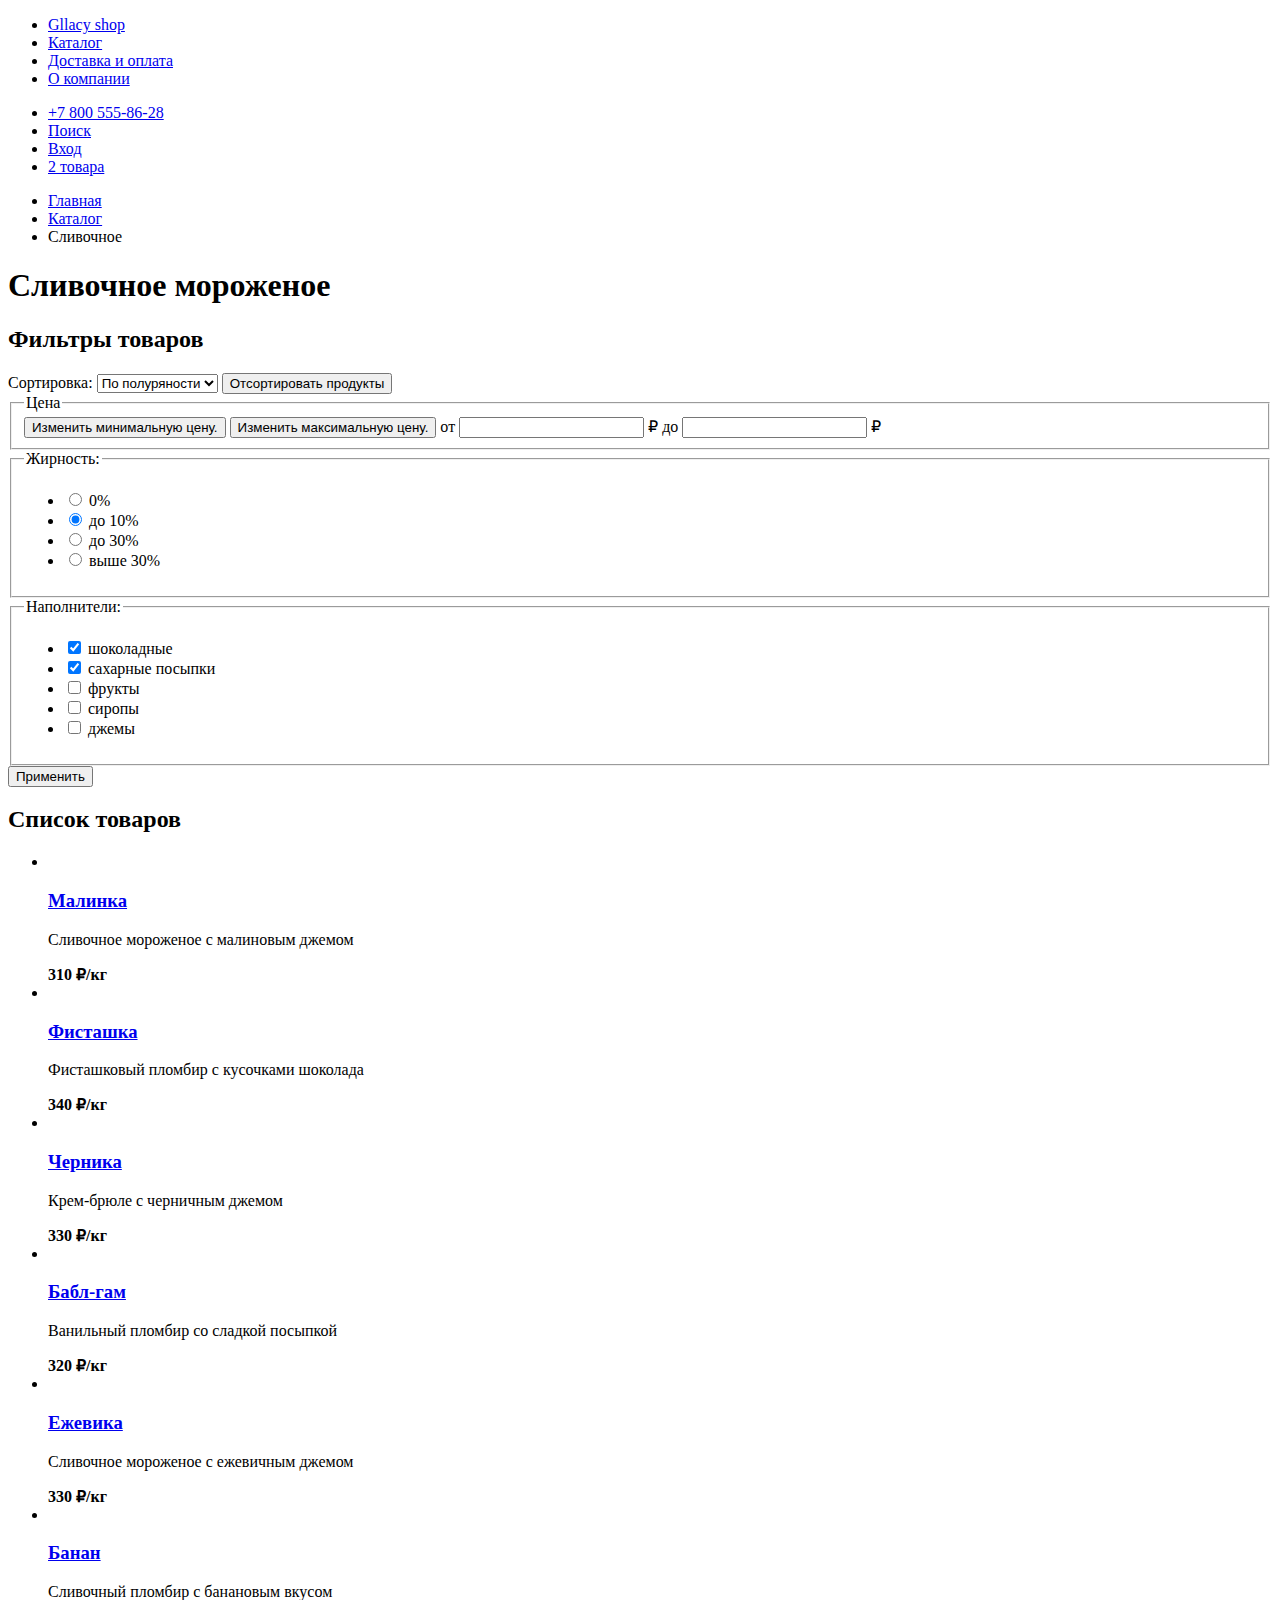
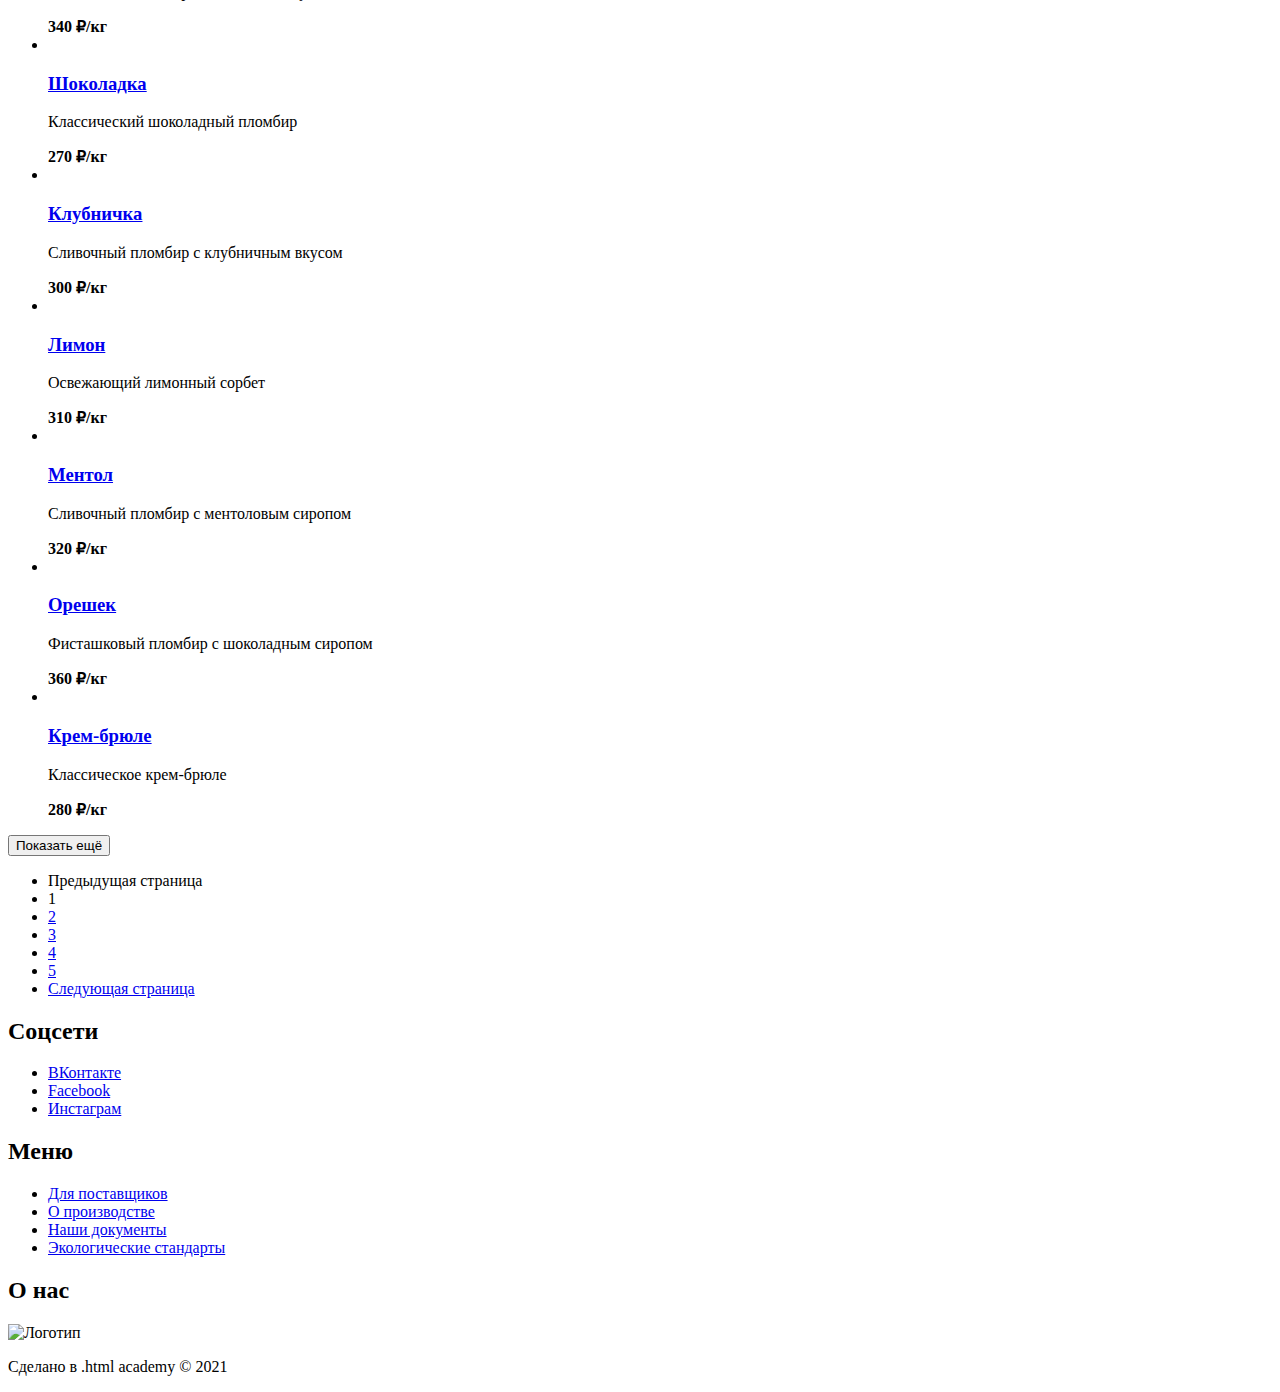
==== catalog.html @ 8331c158 "Верстка главной страницы и страницы каталога" ====
<!DOCTYPE html>
<html lang="ru">
<head>
	<meta charset="utf-8" />
	<title>Каталог</title>
</head>
<body>
<header class="page-header">
	<nav class="navigation">
		<ul class="navigation-list">
			<li class="navigation-item">
				<a class="navigation-link-main" href="gllacyshop.html">Gllacy shop</a>
			</li>
			<li class="navigation-item">
				<a class="navigation-link" href="catalog.html">Каталог</a>
			</li>
			<li class="navigation-item">
				<a class="navigation-link" href="deliverypay.html">Доставка и оплата</a>
			</li>
			<li class="navigation-item">
				<a class="navigation-link" href="about.html">О компании</a>
			</li>
		</ul>

		<ul class="navigation-list navigation-user">
			<li class="navigation-item">
				<a class="contacs-phone" href="tel:78005558628">+7 800 555-86-28</a>
			</li>
			<li class="navigation-item">
				<a class="navigation-link" href="#"><span class="visually-hidden">Поиск</span></a>
			</li>
			<li class="navigation-item">
				<a class="navigation-link" href="#">Вход</a>
			</li>
			<li class="navigation-item">
				<a class="navigation-link" href="#">2 товара</a>
			</li>
		</ul>
	</nav>
</header>
<main class="main-inner">
	<header class="inner-header">
		<ul class="breadcrumbs">
			<li class="breadcrumbs-item">
				<a class="breadcrumbs-link" href="index.html">Главная</a>
			</li>
			<li class="breadcrumbs-item">
				<a class="breadcrumbs-link" href="index.html">Каталог</a>
			</li>
			<li class="breadcrumbs-item">
				<a class="breadcrumbs-link">Сливочное</a>
			</li>
		</ul>
		<h1 class="page-name">Сливочное мороженое</h1>
	</header>
	<section class="catalog-products">
		<h2 class="visually-hidden">Фильтры товаров</h2>
		<form class="sorting-type">
			<label class="sorting-type" for="sorting">Сортировка:</label>
			<select class="select-control" id="sorting" name="sorting">
				<option value="popular">По полуряности</option>
				<option value="cheap">По цене</option>
			</select>
			<button class="visually-hidden" type="submit">Отсортировать продукты</button>
		</form>
		<form class="catalog-filter" action="https://echo.htmlacademy.ru/" method="get">
			<fieldset class="catalog-filter-group">
				<legend class="catalog-filter-title">Цена</legend>
				<button class="range-toggle toggle-min" type="button">
					<span class="visually-hidden">Изменить минимальную цену.</span>
				</button>
				<button class="range-toggle toggle-max" type="button">
					<span class="visually-hidden">Изменить максимальную цену.</span>
				</button>

				<label class="catalog-filter-label">
					от <input class="catalog-filter-input" type="number" name="min-price"> ₽
				</label>

				<label class="catalog-filter-label">
					до <input class="catalog-filter-input" type="number" name="max-price"> ₽
				</label>
			</fieldset>
			<fieldset class="catalog-filter-group">
				<legend class="catalog-filter-title">Жирность:</legend>
				<ul class="catalog-filter-list">
					<li class="catalog-filter-item">
						<label class="control">
							<input class="visually-hidden control-input" type="radio" name="product-group" value="0%">
							<span class="control-mark"></span>
							<span class="control-label">0%</span>
						</label>
					</li>
					<li class="catalog-filter-item">
						<label class="control">
							<input class="visually-hidden control-input" type="radio" name="product-group" value="0-10%" checked>
							<span class="control-mark"></span>
							<span class="control-label">до 10%</span>
						</label>
					</li>
					<li class="catalog-filter-item">
						<label class="control">
							<input class="visually-hidden control-input" type="radio" name="product-group" value="0-30%">
							<span class="control-mark"></span>
							<span class="control-label">до 30%</span>
						</label>
					</li>
					<li class="catalog-filter-item">
						<label class="control">
							<input class="visually-hidden control-input" type="radio" name="product-group" value="30%+">
							<span class="control-mark"></span>
							<span class="control-label">выше 30%</span>
						</label>
					</li>
				</ul>
			</fieldset>
			<fieldset class="catalog-filter-group">
				<legend class="catalog-filter-title">Наполнители:</legend>
				<ul class="catalog-filter-list">
					<li class="catalog-filter-item">
						<label class="control">
							<input class="visually-hidden control-input" type="checkbox" name="chocolate" checked>
							<span class="control-mark"></span>
							<span class="control-label">шоколадные</span>
						</label>
					</li>
					<li class="catalog-filter-item">
						<label class="control">
							<input class="visually-hidden control-input" type="checkbox" name="sugar" checked>
							<span class="control-mark"></span>
							<span class="control-label">сахарные посыпки</span>
						</label>
					</li>
					<li class="catalog-filter-item">
						<label class="control">
							<input class="visually-hidden control-input" type="checkbox" name="fruits">
							<span class="control-mark"></span>
							<span class="control-label">фрукты</span>
						</label>
					</li>
					<li class="catalog-filter-item">
						<label class="control">
							<input class="visually-hidden control-input" type="checkbox" name="syrops">
							<span class="control-mark"></span>
							<span class="control-label">сиропы
              </span>
						</label>
					</li>
					<li class="catalog-filter-item">
						<label class="control">
							<input class="visually-hidden control-input" type="checkbox" name="jams">
							<span class="control-mark"></span>
							<span class="control-label">джемы</span>
						</label>
					</li>
				</ul>
			</fieldset>
			<button class="button" type="submit">Применить</button>
		</form>
	</section>
	<section class="product-list">
		<h2 class="visually-hidden">Список товаров</h2>
		<ul class="product-list">
			<li class="product-card">
				<a class="product-card-link" href="product.html">
					<img class="product-card-image" src="" alt="">
					<h3 class="product-card-title">Малинка</h3>
				</a>
				<p class="product-card-description">Сливочное мороженое с малиновым джемом</p>
				<b class="product-card-price">310 ₽/кг</b>
				<a class="product-card-button button" href="#"></a>
			</li>
			<li class="product-card">
				<a class="product-card-link" href="product.html">
					<img class="product-card-image" src="" alt="">
					<h3 class="product-card-title">Фисташка</h3>
				</a>
				<p class="product-card-description">Фисташковый пломбир с кусочками шоколада</p>
				<b class="product-card-price">340 ₽/кг</b>
				<a class="product-card-button button" href="#"></a>
			</li>
			<li class="product-card">
				<a class="product-card-link" href="product.html">
					<img class="product-card-image" src="" alt="">
					<h3 class="product-card-title">Черника</h3>
				</a>
				<p class="product-card-description">Крем-брюле с черничным джемом</p>
				<b class="product-card-price">330 ₽/кг</b>
				<a class="product-card-button button" href="#"></a>
			</li>
			<li class="product-card">
				<a class="product-card-link" href="product.html">
					<img class="product-card-image" src="" alt="">
					<h3 class="product-card-title">Бабл-гам</h3>
				</a>
				<p class="product-card-description">Ванильный пломбир со сладкой посыпкой</p>
				<b class="product-card-price">320 ₽/кг</b>
				<a class="product-card-button button" href="#"></a>
			</li>
			<li class="product-card">
				<a class="product-card-link" href="product.html">
					<img class="product-card-image" src="" alt="">
					<h3 class="product-card-title">Ежевика</h3>
				</a>
				<p class="product-card-description">Сливочное мороженое с ежевичным джемом</p>
				<b class="product-card-price">330 ₽/кг</b>
				<a class="product-card-button button" href="#"></a>
			</li>
			<li class="product-card">
				<a class="product-card-link" href="product.html">
					<img class="product-card-image" src="" alt="">
					<h3 class="product-card-title">Банан</h3>
				</a>
				<p class="product-card-description">Сливочный пломбир с банановым вкусом</p>
				<b class="product-card-price">340 ₽/кг</b>
				<a class="product-card-button button" href="#"></a>
			</li>
			<li class="product-card">
				<a class="product-card-link" href="product.html">
					<img class="product-card-image" src="" alt="">
					<h3 class="product-card-title">Шоколадка</h3>
				</a>
				<p class="product-card-description">Классический шоколадный пломбир</p>
				<b class="product-card-price">270 ₽/кг</b>
				<a class="product-card-button button" href="#"></a>
			</li>
			<li class="product-card">
				<a class="product-card-link" href="product.html">
					<img class="product-card-image" src="" alt="">
					<h3 class="product-card-title">Клубничка</h3>
				</a>
				<p class="product-card-description">Сливочный пломбир с клубничным вкусом</p>
				<b class="product-card-price">300 ₽/кг</b>
				<a class="product-card-button button" href="#"></a>
			</li>
			<li class="product-card">
				<a class="product-card-link" href="product.html">
					<img class="product-card-image" src="" alt="">
					<h3 class="product-card-title">Лимон</h3>
				</a>
				<p class="product-card-description">Освежающий лимонный сорбет</p>
				<b class="product-card-price">310 ₽/кг</b>
				<a class="product-card-button button" href="#"></a>
			</li>
			<li class="product-card">
				<a class="product-card-link" href="product.html">
					<img class="product-card-image" src="" alt="">
					<h3 class="product-card-title">Ментол</h3>
				</a>
				<p class="product-card-description">Сливочный пломбир с ментоловым сиропом</p>
				<b class="product-card-price">320 ₽/кг</b>
				<a class="product-card-button button" href="#"></a>
			</li>
			<li class="product-card">
				<a class="product-card-link" href="product.html">
					<img class="product-card-image" src="" alt="">
					<h3 class="product-card-title">Орешек</h3>
				</a>
				<p class="product-card-description">Фисташковый пломбир с шоколадным сиропом</p>
				<b class="product-card-price">360 ₽/кг</b>
				<a class="product-card-button button" href="#"></a>
			</li>
			<li class="product-card">
				<a class="product-card-link" href="product.html">
					<img class="product-card-image" src="" alt="">
					<h3 class="product-card-title">Крем-брюле</h3>
				</a>
				<p class="product-card-description">Классическое крем-брюле </p>
				<b class="product-card-price">280 ₽/кг</b>
				<a class="product-card-button button" href="#"></a>
			</li>
		</ul>
		<button class="button pagination-show-more" type="button">Показать ещё</button>
		<ul class="pagination">
			<li class="pagination-item">
				<a class="pagination-link pagination-prev pagination-disabled">
					<span class="visually-hidden">Предыдущая страница</span>
				</a>
			</li>
			<li class="pagination-item">
				<a class="pagination-link pagination-current">1</a>
			</li>
			<li class="pagination-item">
				<a class="pagination-link" href="#">2</a>
			</li>
			<li class="pagination-item">
				<a class="pagination-link" href="#">3</a>
			</li>
			<li class="pagination-item">
				<a class="pagination-link" href="#">4</a>
			</li>
			<li class="pagination-item">
				<a class="pagination-link" href="#">5</a>
			</li>
			<li class="pagination-item">
				<a class="pagination-link pagination-next" href="#">
					<span class="visually-hidden">Следующая страница</span>
				</a>
			</li>
		</ul>
	</section>
</main>
<footer class="page-footer">
	<section class="footer-social">
		<h2 class="visially-hidden">Соцсети</h2>
		<ul class="footer-social-list">
			<li class="footer-social-item">
				<a class="button" href="#">
					<span class="visually-hidden">ВКонтакте</span>
				</a>
			</li>
			<li class="footer-social-item">
				<a class="button" href="#">
					<span class="visually-hidden">Facebook</span>
				</a>
			</li>
			<li class="footer-social-item">
				<a class="button" href="#">
					<span class="visually-hidden">Инстаграм</span>
				</a>
			</li>
		</ul>
	</section>
	<section class="footer-menu">
		<h2 class="visially-hidden">Меню</h2>
		<ul class="footer-menu-list">
			<li class="footer-menu-item">
				<a class="footer-menu-link" href="#">Для поставщиков</a>
			</li>
			<li class="footer-menu-item">
				<a class="footer-menu-link" href="#">О производстве</a>
			</li>
			<li class="footer-menu-item">
				<a class="footer-menu-link" href="#">Наши документы</a>
			</li>
			<li class="footer-menu-item">
				<a class="footer-menu-link" href="#">Экологические стандарты</a>
			</li>
		</ul>
	</section>
	<section class="about">
		<h2 class="visially-hidden">О нас</h2>
		<img class="about-logo" src="image.svg" alt="Логотип">
		<p class="about-text">Сделано в .html academy © 2021</p>
	</section>
</footer>
</body>
</html>
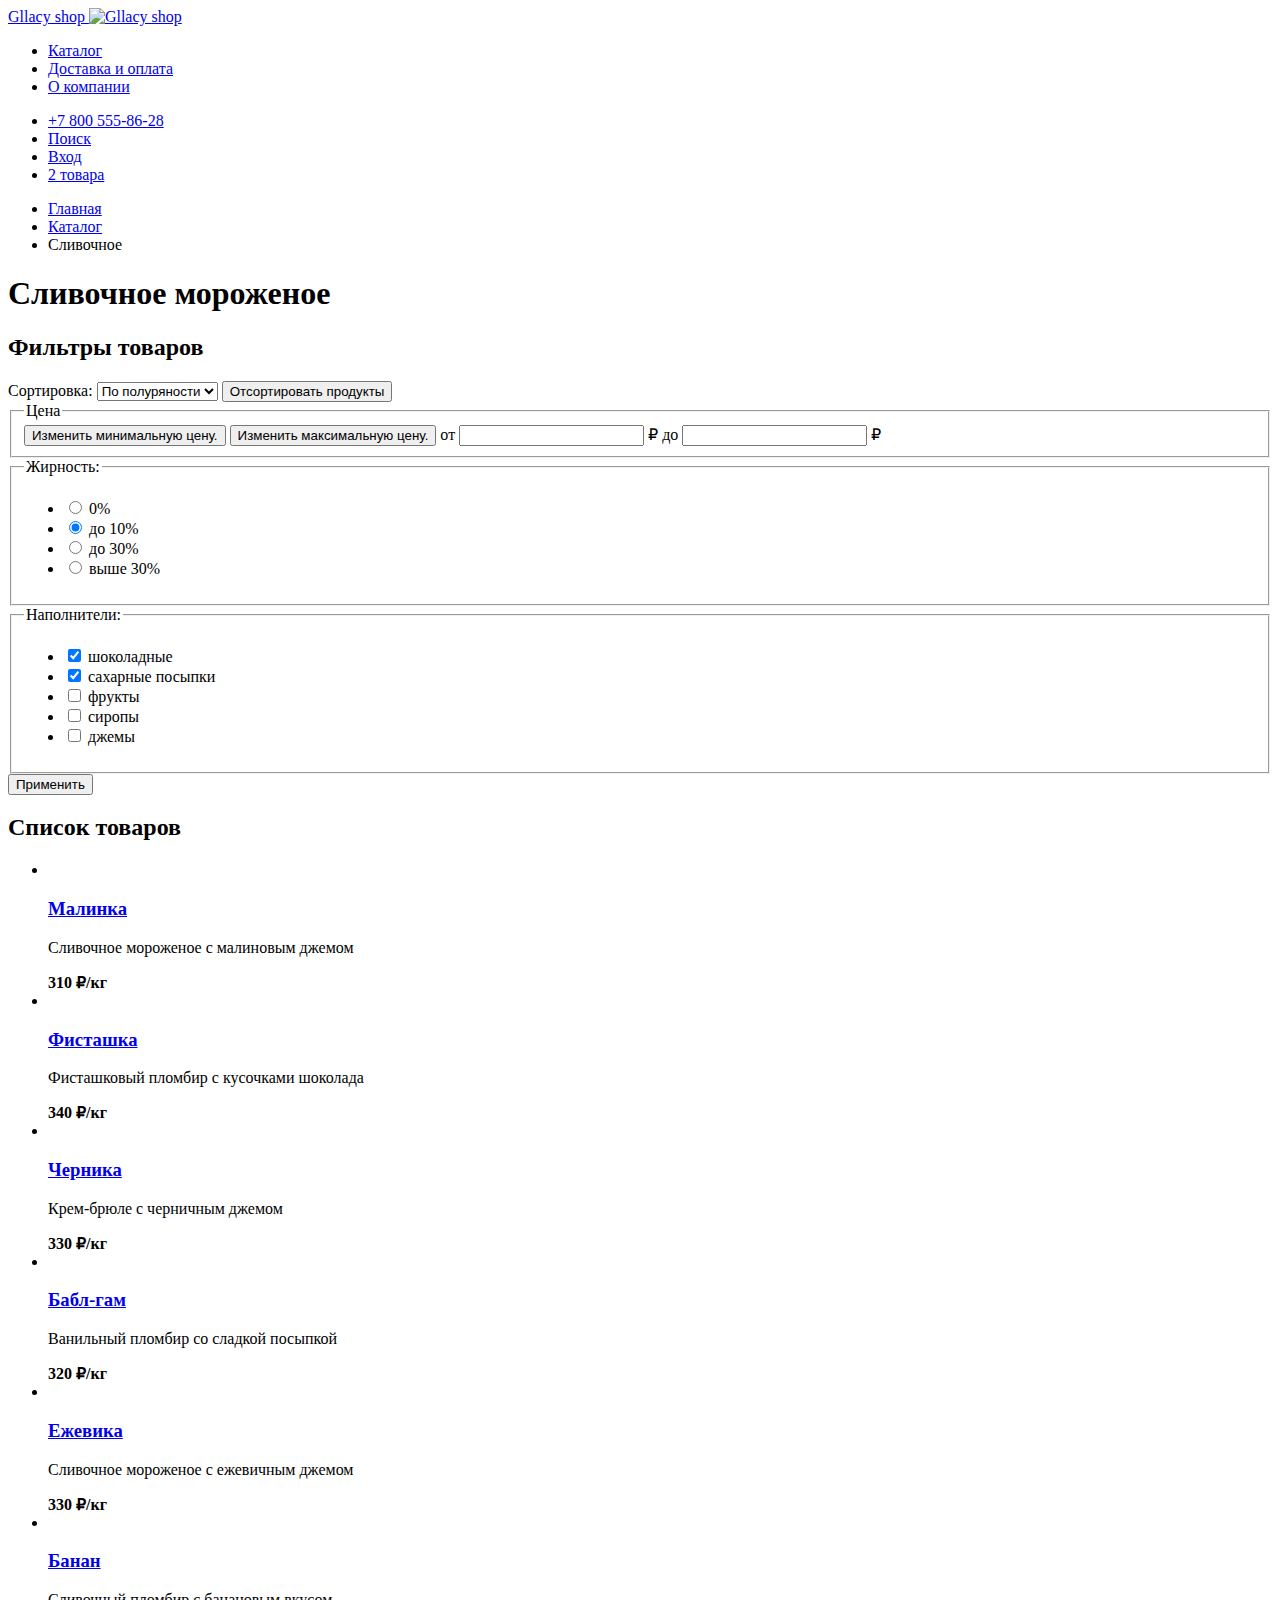
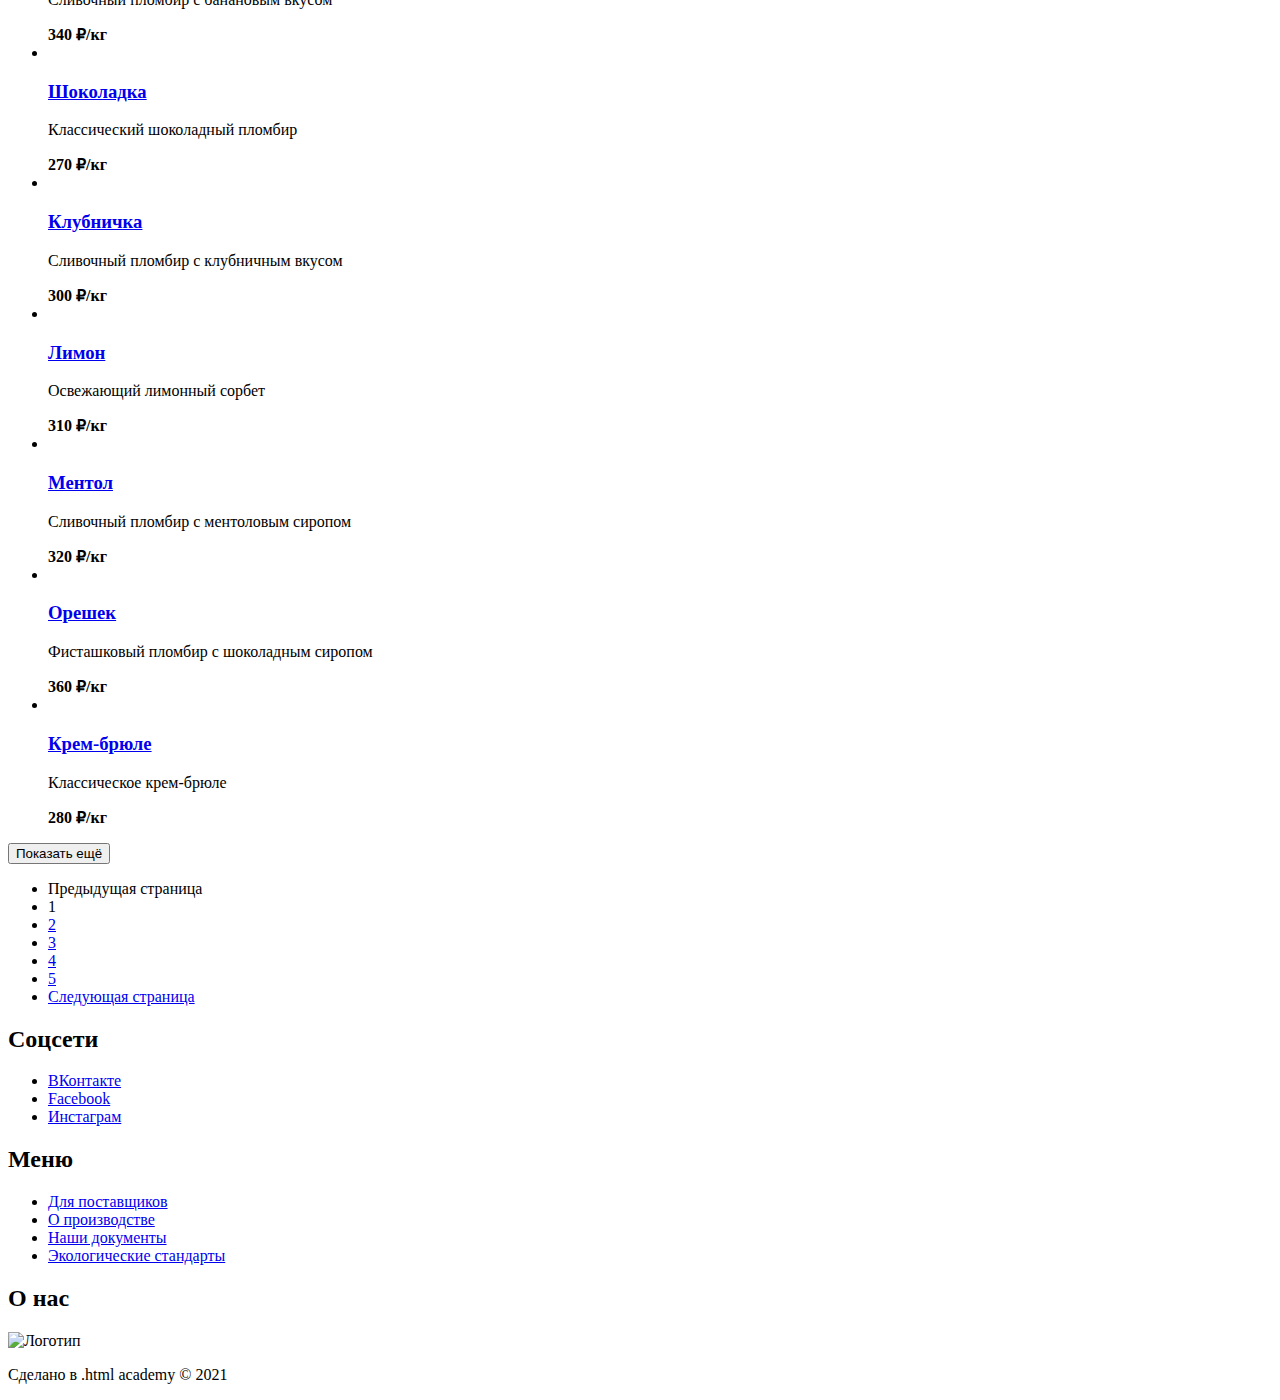
==== commit 4e875e9b: "First commit" ====
--- a/catalog.html
+++ b/catalog.html
@@ -7,10 +7,10 @@
 <body>
 <header class="page-header">
 	<nav class="navigation">
+		<a class="main-index" href="index.html">Gllacy shop
+			<img src="#" alt="Gllacy shop">
+		</a>
 		<ul class="navigation-list">
-			<li class="navigation-item">
-				<a class="navigation-link-main" href="gllacyshop.html">Gllacy shop</a>
-			</li>
 			<li class="navigation-item">
 				<a class="navigation-link" href="catalog.html">Каталог</a>
 			</li>
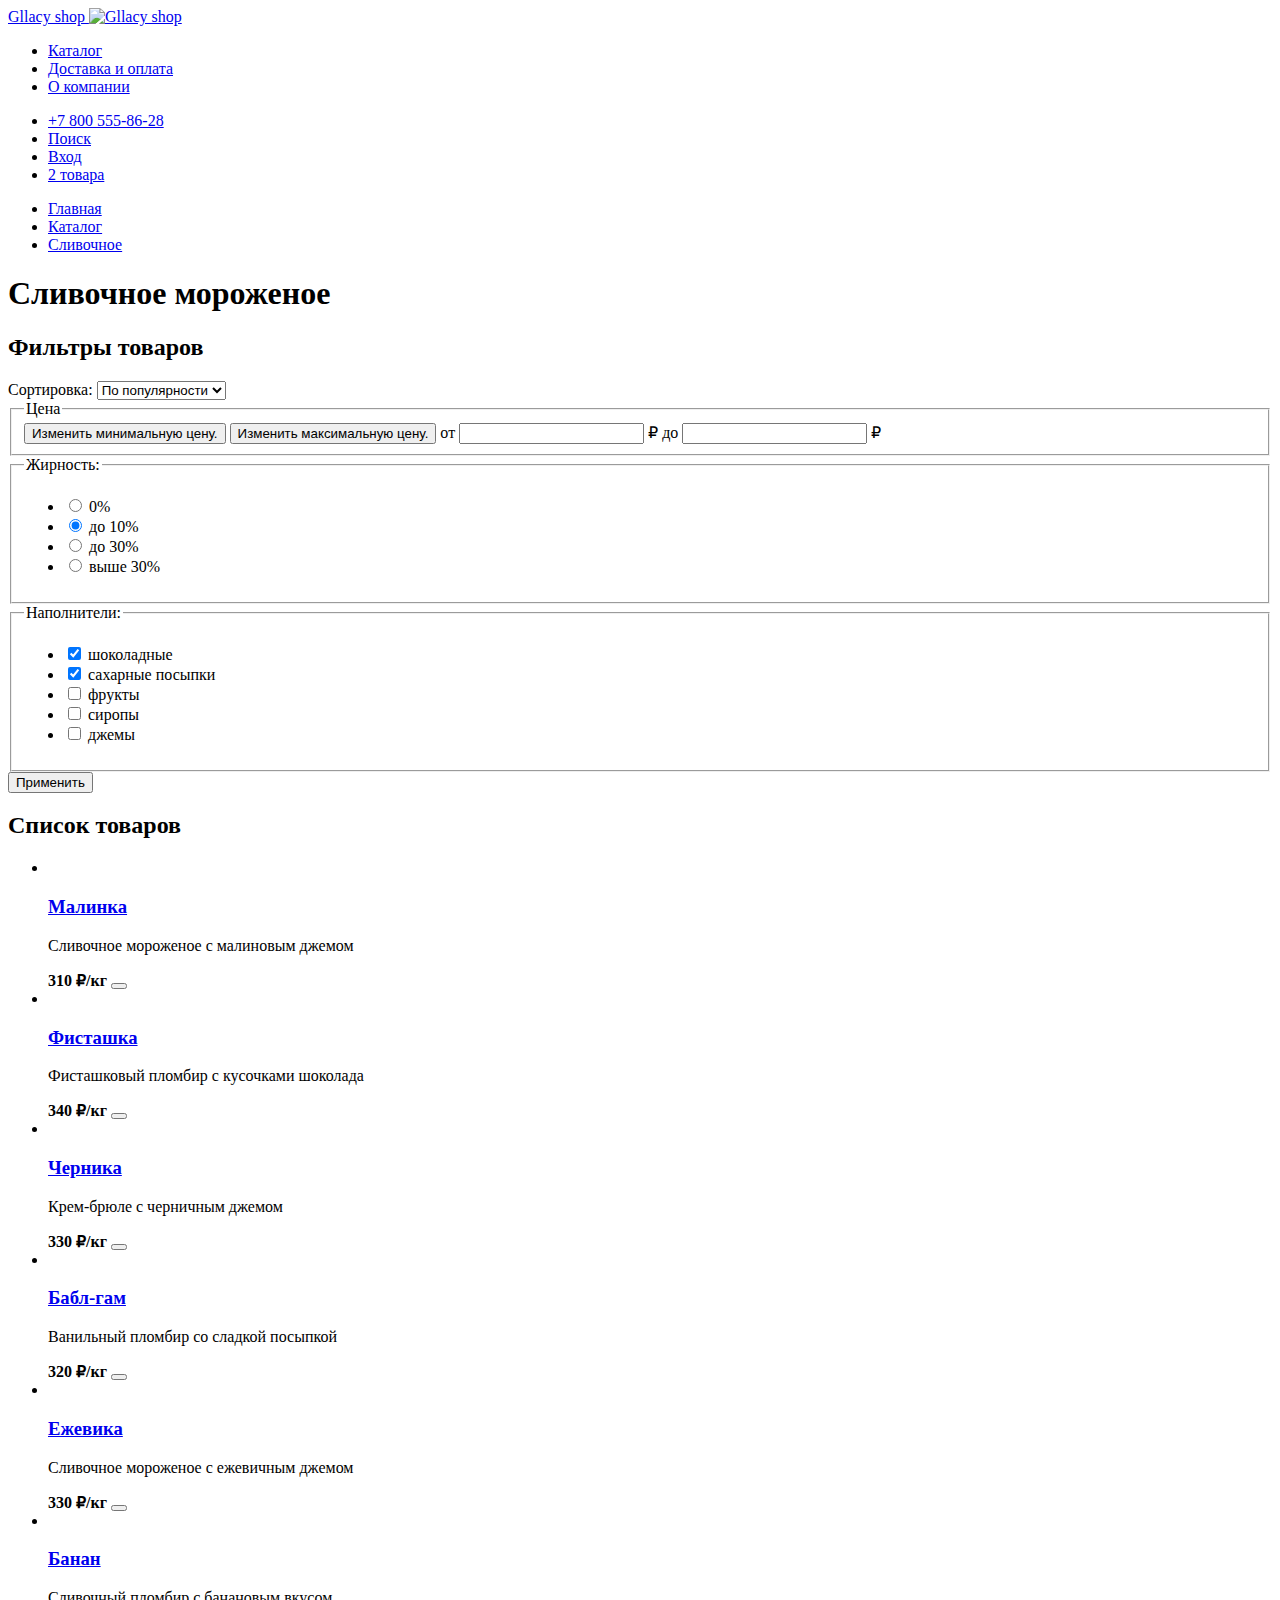
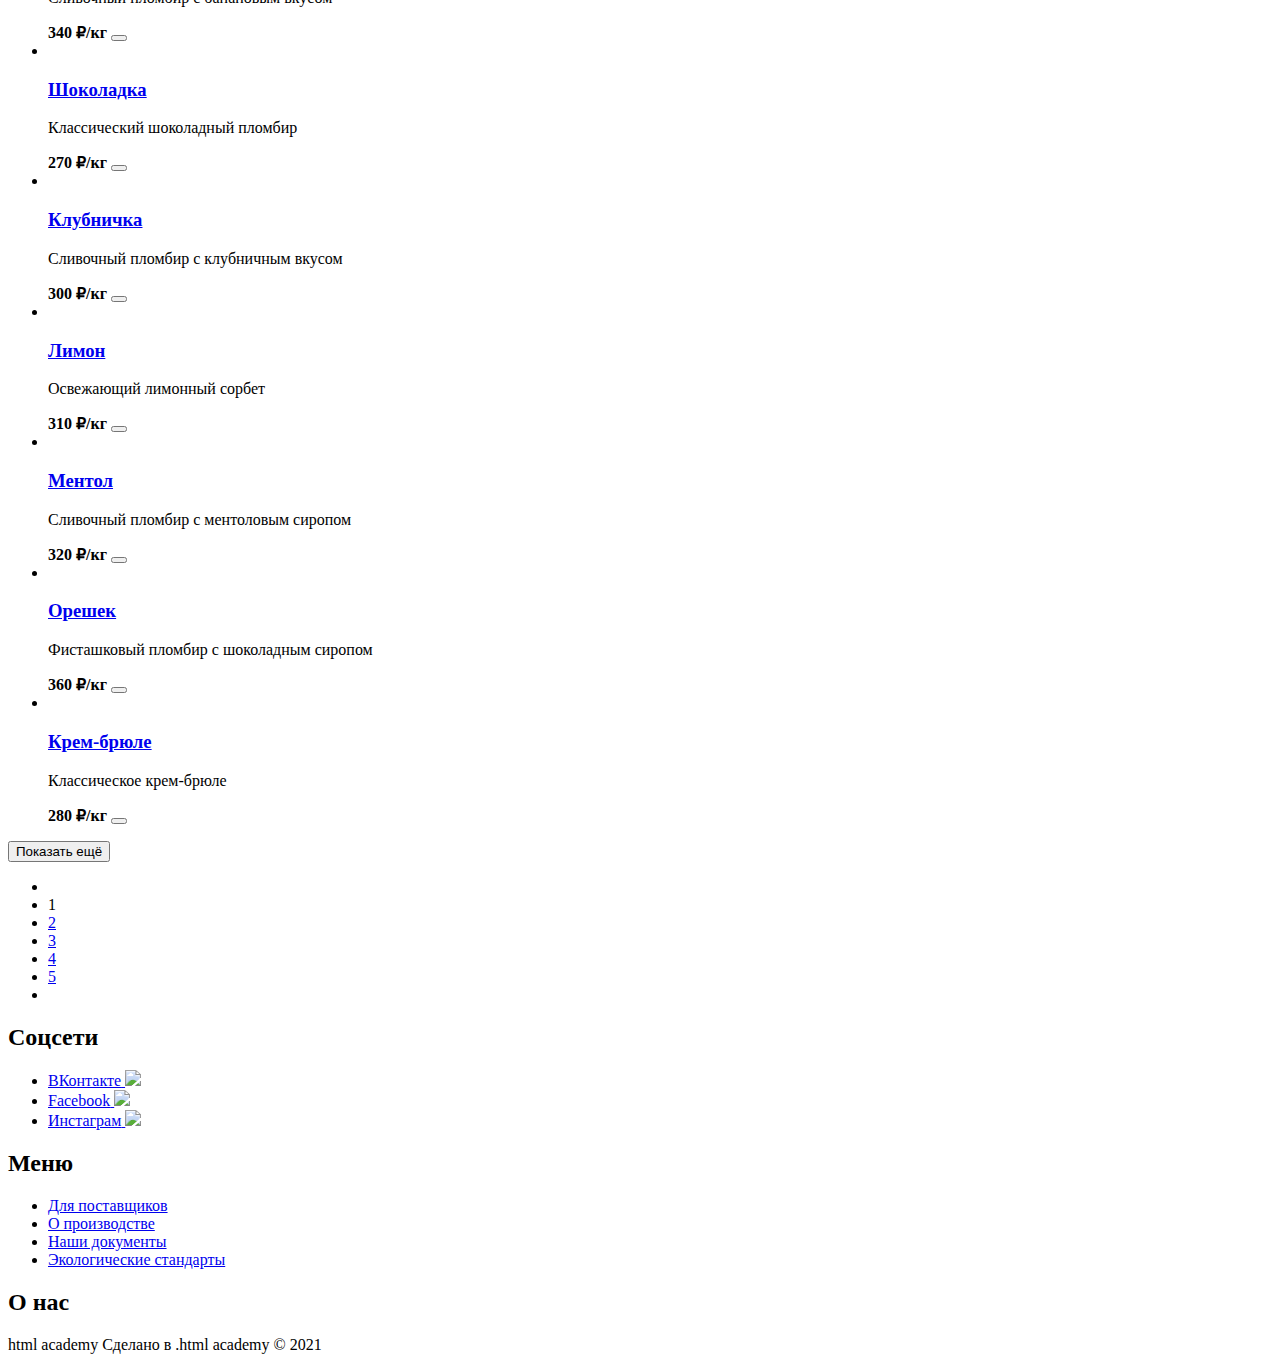
==== commit 39ed1ce0: "First commit" ====
--- a/catalog.html
+++ b/catalog.html
@@ -12,7 +12,7 @@
 		</a>
 		<ul class="navigation-list">
 			<li class="navigation-item">
-				<a class="navigation-link" href="catalog.html">Каталог</a>
+				<a class="navigation-link-active" href="catalog.html">Каталог</a>
 			</li>
 			<li class="navigation-item">
 				<a class="navigation-link" href="deliverypay.html">Доставка и оплата</a>
@@ -39,31 +39,26 @@
 	</nav>
 </header>
 <main class="main-inner">
-	<header class="inner-header">
 		<ul class="breadcrumbs">
 			<li class="breadcrumbs-item">
 				<a class="breadcrumbs-link" href="index.html">Главная</a>
 			</li>
 			<li class="breadcrumbs-item">
-				<a class="breadcrumbs-link" href="index.html">Каталог</a>
+				<a class="breadcrumbs-link" href="catalog.html">Каталог</a>
 			</li>
 			<li class="breadcrumbs-item">
-				<a class="breadcrumbs-link">Сливочное</a>
+				<a class="breadcrumbs-link" href="#">Сливочное</a>
 			</li>
 		</ul>
 		<h1 class="page-name">Сливочное мороженое</h1>
-	</header>
 	<section class="catalog-products">
 		<h2 class="visually-hidden">Фильтры товаров</h2>
-		<form class="sorting-type">
+		<form class="catalog-filter" action="https://echo.htmlacademy.ru/" method="get"></form>
 			<label class="sorting-type" for="sorting">Сортировка:</label>
 			<select class="select-control" id="sorting" name="sorting">
-				<option value="popular">По полуряности</option>
+				<option value="popular">По популярности</option>
 				<option value="cheap">По цене</option>
 			</select>
-			<button class="visually-hidden" type="submit">Отсортировать продукты</button>
-		</form>
-		<form class="catalog-filter" action="https://echo.htmlacademy.ru/" method="get">
 			<fieldset class="catalog-filter-group">
 				<legend class="catalog-filter-title">Цена</legend>
 				<button class="range-toggle toggle-min" type="button">
@@ -72,11 +67,9 @@
 				<button class="range-toggle toggle-max" type="button">
 					<span class="visually-hidden">Изменить максимальную цену.</span>
 				</button>
-
 				<label class="catalog-filter-label">
 					от <input class="catalog-filter-input" type="number" name="min-price"> ₽
 				</label>
-
 				<label class="catalog-filter-label">
 					до <input class="catalog-filter-input" type="number" name="max-price"> ₽
 				</label>
@@ -87,7 +80,6 @@
 					<li class="catalog-filter-item">
 						<label class="control">
 							<input class="visually-hidden control-input" type="radio" name="product-group" value="0%">
-							<span class="control-mark"></span>
 							<span class="control-label">0%</span>
 						</label>
 					</li>
@@ -168,7 +160,7 @@
 				</a>
 				<p class="product-card-description">Сливочное мороженое с малиновым джемом</p>
 				<b class="product-card-price">310 ₽/кг</b>
-				<a class="product-card-button button" href="#"></a>
+				<button class="product-card-button"></button>
 			</li>
 			<li class="product-card">
 				<a class="product-card-link" href="product.html">
@@ -177,7 +169,7 @@
 				</a>
 				<p class="product-card-description">Фисташковый пломбир с кусочками шоколада</p>
 				<b class="product-card-price">340 ₽/кг</b>
-				<a class="product-card-button button" href="#"></a>
+				<button class="product-card-button"></button>
 			</li>
 			<li class="product-card">
 				<a class="product-card-link" href="product.html">
@@ -186,7 +178,7 @@
 				</a>
 				<p class="product-card-description">Крем-брюле с черничным джемом</p>
 				<b class="product-card-price">330 ₽/кг</b>
-				<a class="product-card-button button" href="#"></a>
+				<button class="product-card-button"></button>
 			</li>
 			<li class="product-card">
 				<a class="product-card-link" href="product.html">
@@ -195,7 +187,7 @@
 				</a>
 				<p class="product-card-description">Ванильный пломбир со сладкой посыпкой</p>
 				<b class="product-card-price">320 ₽/кг</b>
-				<a class="product-card-button button" href="#"></a>
+				<button class="product-card-button"></button>
 			</li>
 			<li class="product-card">
 				<a class="product-card-link" href="product.html">
@@ -204,7 +196,7 @@
 				</a>
 				<p class="product-card-description">Сливочное мороженое с ежевичным джемом</p>
 				<b class="product-card-price">330 ₽/кг</b>
-				<a class="product-card-button button" href="#"></a>
+				<button class="product-card-button"></button>
 			</li>
 			<li class="product-card">
 				<a class="product-card-link" href="product.html">
@@ -213,7 +205,7 @@
 				</a>
 				<p class="product-card-description">Сливочный пломбир с банановым вкусом</p>
 				<b class="product-card-price">340 ₽/кг</b>
-				<a class="product-card-button button" href="#"></a>
+				<button class="product-card-button"></button>
 			</li>
 			<li class="product-card">
 				<a class="product-card-link" href="product.html">
@@ -222,7 +214,7 @@
 				</a>
 				<p class="product-card-description">Классический шоколадный пломбир</p>
 				<b class="product-card-price">270 ₽/кг</b>
-				<a class="product-card-button button" href="#"></a>
+				<button class="product-card-button"></button>
 			</li>
 			<li class="product-card">
 				<a class="product-card-link" href="product.html">
@@ -231,7 +223,7 @@
 				</a>
 				<p class="product-card-description">Сливочный пломбир с клубничным вкусом</p>
 				<b class="product-card-price">300 ₽/кг</b>
-				<a class="product-card-button button" href="#"></a>
+				<button class="product-card-button"></button>
 			</li>
 			<li class="product-card">
 				<a class="product-card-link" href="product.html">
@@ -240,7 +232,7 @@
 				</a>
 				<p class="product-card-description">Освежающий лимонный сорбет</p>
 				<b class="product-card-price">310 ₽/кг</b>
-				<a class="product-card-button button" href="#"></a>
+				<button class="product-card-button"></button>
 			</li>
 			<li class="product-card">
 				<a class="product-card-link" href="product.html">
@@ -249,7 +241,7 @@
 				</a>
 				<p class="product-card-description">Сливочный пломбир с ментоловым сиропом</p>
 				<b class="product-card-price">320 ₽/кг</b>
-				<a class="product-card-button button" href="#"></a>
+				<button class="product-card-button"></button>
 			</li>
 			<li class="product-card">
 				<a class="product-card-link" href="product.html">
@@ -258,7 +250,7 @@
 				</a>
 				<p class="product-card-description">Фисташковый пломбир с шоколадным сиропом</p>
 				<b class="product-card-price">360 ₽/кг</b>
-				<a class="product-card-button button" href="#"></a>
+				<button class="product-card-button"></button>
 			</li>
 			<li class="product-card">
 				<a class="product-card-link" href="product.html">
@@ -267,15 +259,13 @@
 				</a>
 				<p class="product-card-description">Классическое крем-брюле </p>
 				<b class="product-card-price">280 ₽/кг</b>
-				<a class="product-card-button button" href="#"></a>
-			</li>
-		</ul>
-		<button class="button pagination-show-more" type="button">Показать ещё</button>
+				<button class="product-card-button"></button>
+			</li>
+		</ul>
+		<button class="button pagination-show-more">Показать ещё</button>
 		<ul class="pagination">
 			<li class="pagination-item">
-				<a class="pagination-link pagination-prev pagination-disabled">
-					<span class="visually-hidden">Предыдущая страница</span>
-				</a>
+				<a class="pagination-link pagination-prev pagination-disabled" aria-label="Предыдущая страница"></a>
 			</li>
 			<li class="pagination-item">
 				<a class="pagination-link pagination-current">1</a>
@@ -293,9 +283,7 @@
 				<a class="pagination-link" href="#">5</a>
 			</li>
 			<li class="pagination-item">
-				<a class="pagination-link pagination-next" href="#">
-					<span class="visually-hidden">Следующая страница</span>
-				</a>
+				<a class="pagination-link pagination-next" href="#" aria-label="Следующая страница"></a>
 			</li>
 		</ul>
 	</section>
@@ -307,16 +295,19 @@
 			<li class="footer-social-item">
 				<a class="button" href="#">
 					<span class="visually-hidden">ВКонтакте</span>
+					<img class="social-image" src="vk.svg">
 				</a>
 			</li>
 			<li class="footer-social-item">
 				<a class="button" href="#">
 					<span class="visually-hidden">Facebook</span>
+					<img class="social-image" src="fcbk.svg">
 				</a>
 			</li>
 			<li class="footer-social-item">
 				<a class="button" href="#">
 					<span class="visually-hidden">Инстаграм</span>
+					<img class="social-image" src="inst.svg">
 				</a>
 			</li>
 		</ul>
@@ -340,8 +331,8 @@
 	</section>
 	<section class="about">
 		<h2 class="visially-hidden">О нас</h2>
-		<img class="about-logo" src="image.svg" alt="Логотип">
-		<p class="about-text">Сделано в .html academy © 2021</p>
+		<a class="about-logo" src="image.svg" alt="Логотип">html academy</a>
+		<a class="about-text">Сделано в .html academy © 2021</a>
 	</section>
 </footer>
 </body>
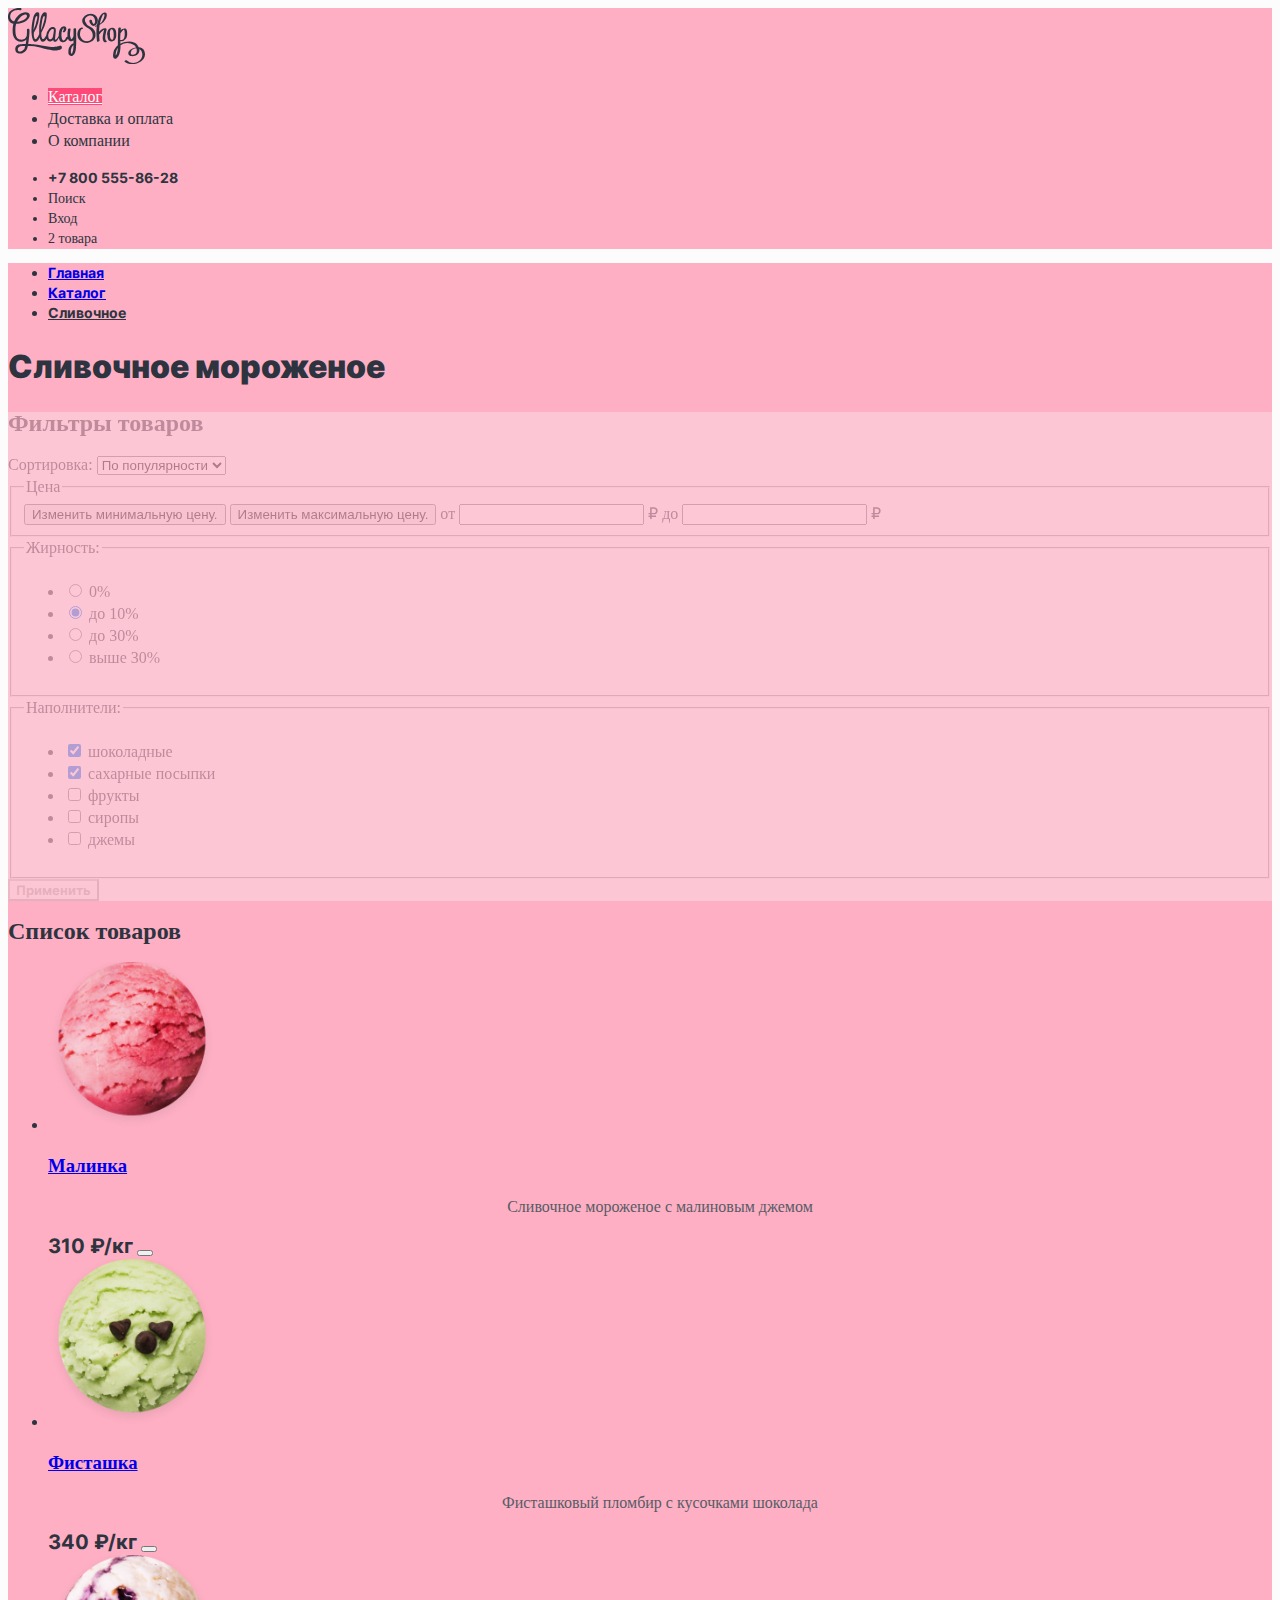
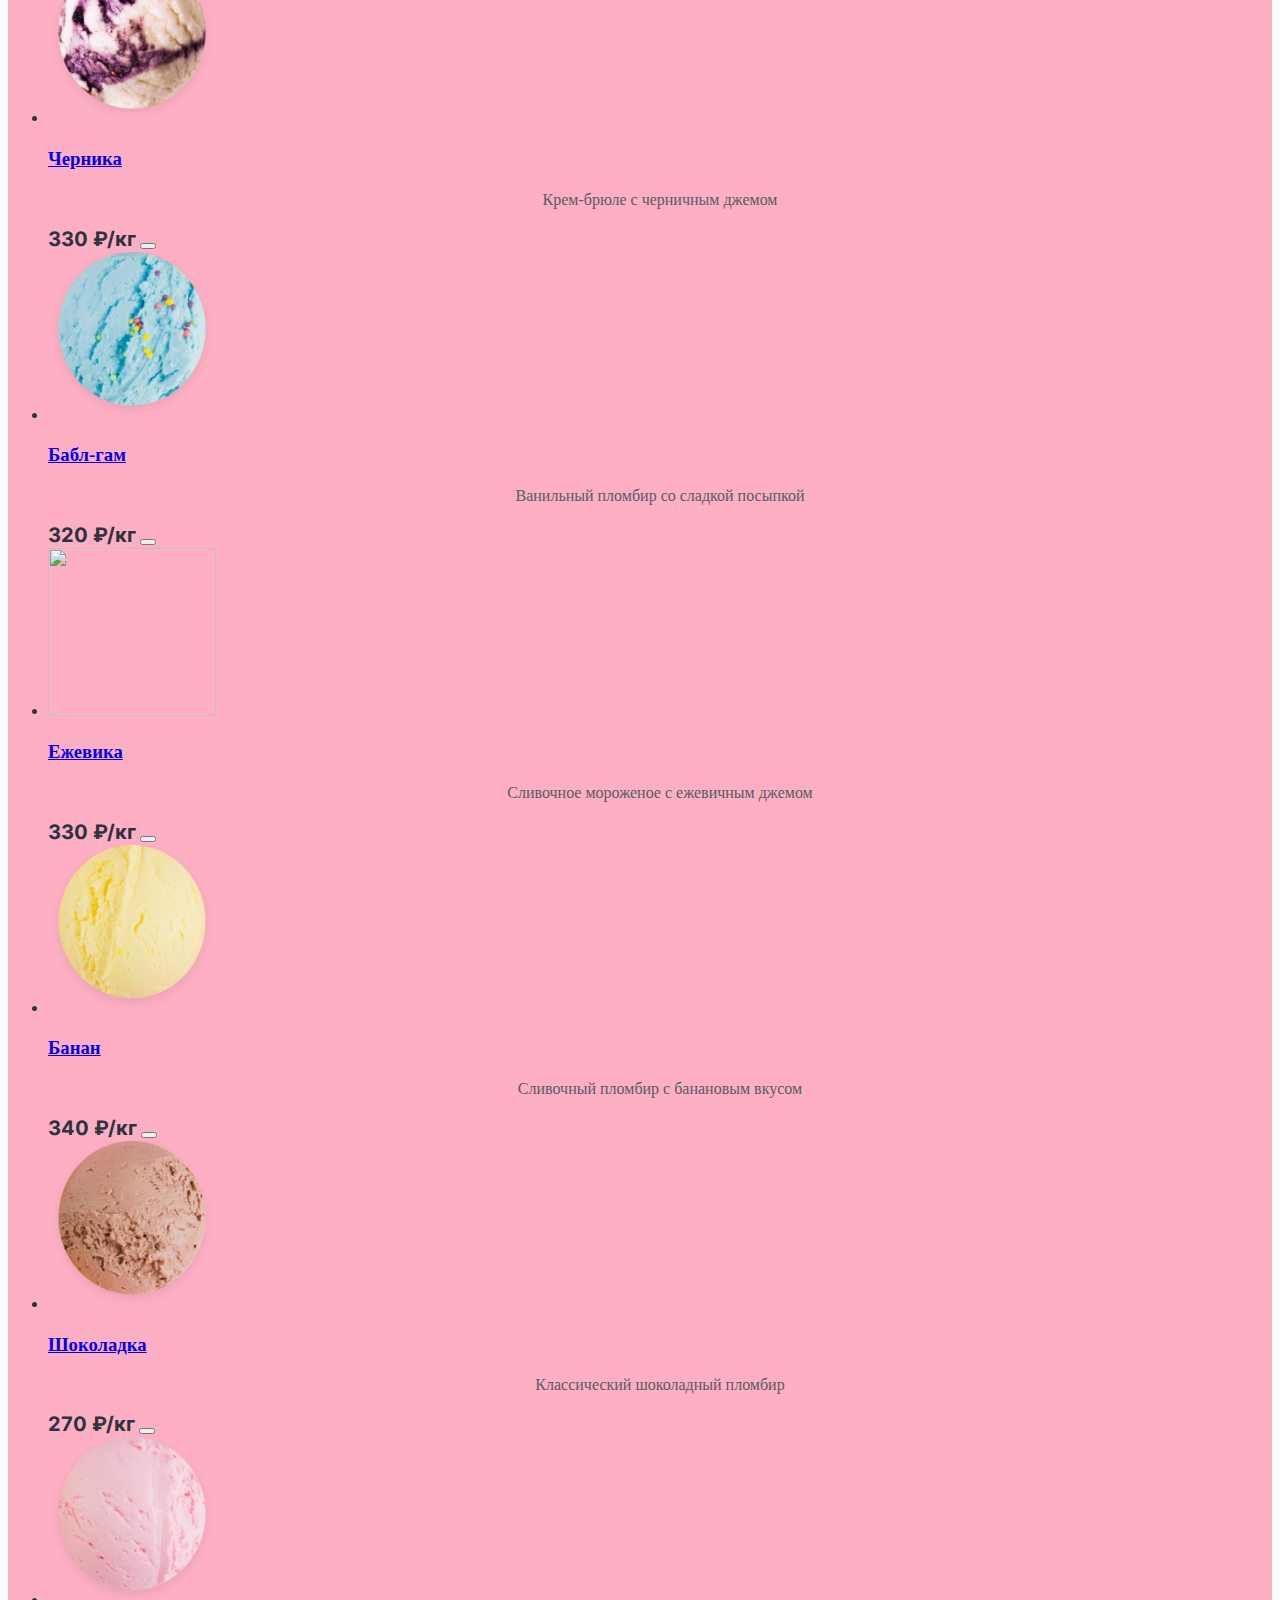
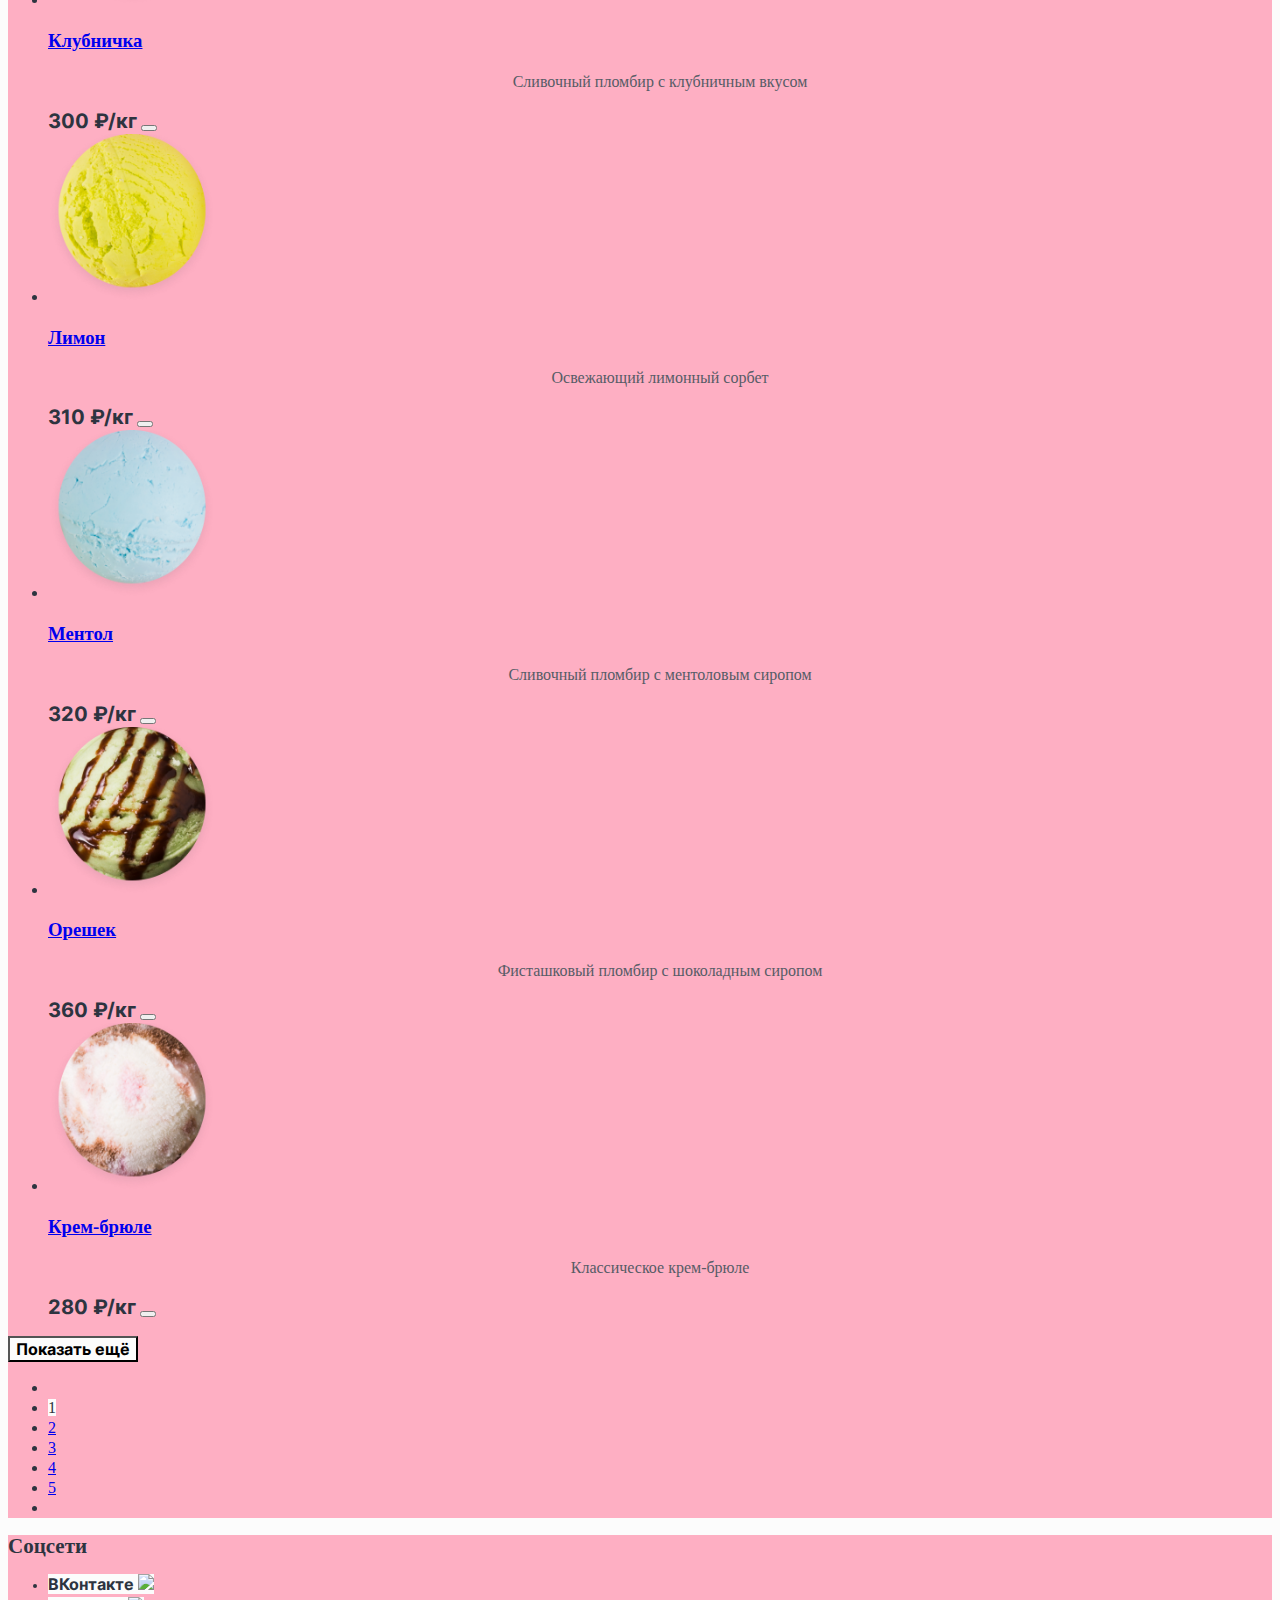
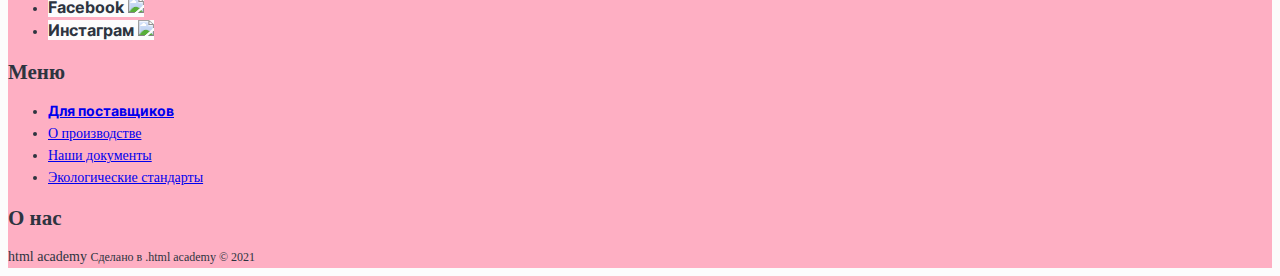
==== commit efc8152d: "Second commit" ====
--- a/catalog.html
+++ b/catalog.html
@@ -3,13 +3,13 @@
 <head>
 	<meta charset="utf-8" />
 	<title>Каталог</title>
+	<link rel="stylesheet" href="styles.css">
 </head>
 <body>
 <header class="page-header">
 	<nav class="navigation">
-		<a class="main-index" href="index.html">Gllacy shop
-			<img src="#" alt="Gllacy shop">
-		</a>
+		<a class="navigation-link-main" href="gllacy-shop.html">
+			<img class="logo" src="img/main logo.svg" width="137" height="56" alt="Gllacy shop"></a>
 		<ul class="navigation-list">
 			<li class="navigation-item">
 				<a class="navigation-link-active" href="catalog.html">Каталог</a>
@@ -22,7 +22,7 @@
 			</li>
 		</ul>
 
-		<ul class="navigation-list navigation-user">
+		<ul class="navigation-user">
 			<li class="navigation-item">
 				<a class="contacs-phone" href="tel:78005558628">+7 800 555-86-28</a>
 			</li>
@@ -41,10 +41,10 @@
 <main class="main-inner">
 		<ul class="breadcrumbs">
 			<li class="breadcrumbs-item">
-				<a class="breadcrumbs-link" href="index.html">Главная</a>
+				<a class="breadcrumbs-link-underlined" href="index.html">Главная</a>
 			</li>
 			<li class="breadcrumbs-item">
-				<a class="breadcrumbs-link" href="catalog.html">Каталог</a>
+				<a class="breadcrumbs-link-underlined" href="catalog.html">Каталог</a>
 			</li>
 			<li class="breadcrumbs-item">
 				<a class="breadcrumbs-link" href="#">Сливочное</a>
@@ -147,7 +147,7 @@
 					</li>
 				</ul>
 			</fieldset>
-			<button class="button" type="submit">Применить</button>
+			<button class="button-catalog" type="submit">Применить</button>
 		</form>
 	</section>
 	<section class="product-list">
@@ -155,7 +155,7 @@
 		<ul class="product-list">
 			<li class="product-card">
 				<a class="product-card-link" href="product.html">
-					<img class="product-card-image" src="" alt="">
+					<img class="product-card-image" src="img/product-thing 1.png" width="168" height="168" alt="">
 					<h3 class="product-card-title">Малинка</h3>
 				</a>
 				<p class="product-card-description">Сливочное мороженое с малиновым джемом</p>
@@ -164,7 +164,7 @@
 			</li>
 			<li class="product-card">
 				<a class="product-card-link" href="product.html">
-					<img class="product-card-image" src="" alt="">
+					<img class="product-card-image" src="img/product-thing 2.png" width="168" height="168" alt="">
 					<h3 class="product-card-title">Фисташка</h3>
 				</a>
 				<p class="product-card-description">Фисташковый пломбир с кусочками шоколада</p>
@@ -173,7 +173,7 @@
 			</li>
 			<li class="product-card">
 				<a class="product-card-link" href="product.html">
-					<img class="product-card-image" src="" alt="">
+					<img class="product-card-image" src="img/product-thing 3.png" width="168" height="168" alt="">
 					<h3 class="product-card-title">Черника</h3>
 				</a>
 				<p class="product-card-description">Крем-брюле с черничным джемом</p>
@@ -182,7 +182,7 @@
 			</li>
 			<li class="product-card">
 				<a class="product-card-link" href="product.html">
-					<img class="product-card-image" src="" alt="">
+					<img class="product-card-image" src="img/product-thing 4.png" width="168" height="168" alt="">
 					<h3 class="product-card-title">Бабл-гам</h3>
 				</a>
 				<p class="product-card-description">Ванильный пломбир со сладкой посыпкой</p>
@@ -191,7 +191,7 @@
 			</li>
 			<li class="product-card">
 				<a class="product-card-link" href="product.html">
-					<img class="product-card-image" src="" alt="">
+					<img class="product-card-image" src="img/product-thing 5.png" width="168" height="168" alt="">
 					<h3 class="product-card-title">Ежевика</h3>
 				</a>
 				<p class="product-card-description">Сливочное мороженое с ежевичным джемом</p>
@@ -200,7 +200,7 @@
 			</li>
 			<li class="product-card">
 				<a class="product-card-link" href="product.html">
-					<img class="product-card-image" src="" alt="">
+					<img class="product-card-image" src="img/product-thing 6.png" width="168" height="168" alt="">
 					<h3 class="product-card-title">Банан</h3>
 				</a>
 				<p class="product-card-description">Сливочный пломбир с банановым вкусом</p>
@@ -209,7 +209,7 @@
 			</li>
 			<li class="product-card">
 				<a class="product-card-link" href="product.html">
-					<img class="product-card-image" src="" alt="">
+					<img class="product-card-image" src="img/product-thing 7.png" width="168" height="168" alt="">
 					<h3 class="product-card-title">Шоколадка</h3>
 				</a>
 				<p class="product-card-description">Классический шоколадный пломбир</p>
@@ -218,7 +218,7 @@
 			</li>
 			<li class="product-card">
 				<a class="product-card-link" href="product.html">
-					<img class="product-card-image" src="" alt="">
+					<img class="product-card-image" src="img/product-thing 8.png" width="168" height="168" alt="">
 					<h3 class="product-card-title">Клубничка</h3>
 				</a>
 				<p class="product-card-description">Сливочный пломбир с клубничным вкусом</p>
@@ -227,7 +227,7 @@
 			</li>
 			<li class="product-card">
 				<a class="product-card-link" href="product.html">
-					<img class="product-card-image" src="" alt="">
+					<img class="product-card-image" src="img/product-thing 9.png" width="168" height="168" alt="">
 					<h3 class="product-card-title">Лимон</h3>
 				</a>
 				<p class="product-card-description">Освежающий лимонный сорбет</p>
@@ -236,7 +236,7 @@
 			</li>
 			<li class="product-card">
 				<a class="product-card-link" href="product.html">
-					<img class="product-card-image" src="" alt="">
+					<img class="product-card-image" src="img/product-thing 10.png" width="168" height="168" alt="">
 					<h3 class="product-card-title">Ментол</h3>
 				</a>
 				<p class="product-card-description">Сливочный пломбир с ментоловым сиропом</p>
@@ -245,7 +245,7 @@
 			</li>
 			<li class="product-card">
 				<a class="product-card-link" href="product.html">
-					<img class="product-card-image" src="" alt="">
+					<img class="product-card-image" src="img/product-thing 11.png" width="168" height="168" alt="">
 					<h3 class="product-card-title">Орешек</h3>
 				</a>
 				<p class="product-card-description">Фисташковый пломбир с шоколадным сиропом</p>
@@ -254,7 +254,7 @@
 			</li>
 			<li class="product-card">
 				<a class="product-card-link" href="product.html">
-					<img class="product-card-image" src="" alt="">
+					<img class="product-card-image" src="img/product-thing 12.png" width="168" height="168" alt="">
 					<h3 class="product-card-title">Крем-брюле</h3>
 				</a>
 				<p class="product-card-description">Классическое крем-брюле </p>
@@ -262,7 +262,7 @@
 				<button class="product-card-button"></button>
 			</li>
 		</ul>
-		<button class="button pagination-show-more">Показать ещё</button>
+		<button class="button-pagination-show-more">Показать ещё</button>
 		<ul class="pagination">
 			<li class="pagination-item">
 				<a class="pagination-link pagination-prev pagination-disabled" aria-label="Предыдущая страница"></a>
@@ -316,7 +316,7 @@
 		<h2 class="visially-hidden">Меню</h2>
 		<ul class="footer-menu-list">
 			<li class="footer-menu-item">
-				<a class="footer-menu-link" href="#">Для поставщиков</a>
+				<a class="footer-menu-link-bold" href="#">Для поставщиков</a>
 			</li>
 			<li class="footer-menu-item">
 				<a class="footer-menu-link" href="#">О производстве</a>
@@ -331,7 +331,7 @@
 	</section>
 	<section class="about">
 		<h2 class="visially-hidden">О нас</h2>
-		<a class="about-logo" src="image.svg" alt="Логотип">html academy</a>
+		<a class="about-logo" src="img/logo_htmlacademy.svg" width="93" height="26.71" alt="Логотип">html academy</a>
 		<a class="about-text">Сделано в .html academy © 2021</a>
 	</section>
 </footer>
--- a/styles.css
+++ b/styles.css
@@ -0,0 +1,255 @@
+@font-face {
+    font-family: "Inter";
+    font-style: normal;
+    font-weight: 400;
+    src: url("fonts/Inter-Regular.woff2") format("woff2");
+    font-display: swap;
+}
+@font-face {
+    font-family: "Inter-Bold";
+    font-style: normal;
+    font-weight: 700;
+    src: url("fonts/Inter-Bold.ttf") format("woff2");
+    font-display: swap;
+}
+@font-face {
+    font-family: "Inter-Black";
+    font-style: normal;
+    font-weight: 900;
+    src: url("fonts/Inter-Black.ttf") format("woff2");
+    font-display: swap;
+}
+body {
+    font-family: "Inter";
+    font-size: 16px;
+    line-height: 22px;
+    background-color: #FCFCFC;
+    color: #565C66;
+}
+.button {    
+    font-family: "Inter-Bold";
+    font-size: 16px;
+    line-height: 20px;
+    text-align: center;
+    color: #2D3440;
+    background-color: #FCFCFC;
+    text-decoration: none;
+}
+.page-header {
+    color: #2D3440;
+    background: #FEAFC3;
+}
+.navigation-link {
+    line-height: 20px;
+    font-weight: 400;
+    text-decoration: none;
+    color: #2D3440;
+}
+.navigation-user {
+    line-height: 20px;
+    font-weight: 400;
+    font-size: 14px;
+    text-decoration: none;
+}
+.navigation-link-active {
+    background: #FF4A78;
+    color: #FCFCFC;
+}
+.contacs-phone {
+    font-family: "Inter-Bold";
+    line-height: 20px;
+    text-decoration: none;
+    color: #2D3440;
+}
+.main-index {
+    background-image: url("img/pink-fon.png");
+    color: #2D3440;
+    background-color: #FFFFFF;
+    background-size: 100% auto;
+    background-repeat: repeat;
+}
+.main-inner {
+    color: #2D3440;
+    background: #FEAFC3;
+}
+.slider-name {
+    font-family: "Inter-Black";
+    line-height: 46px;
+    font-weight: 900;
+    font-size: 36px;
+    text-decoration: none;
+}
+.slider-description {
+    line-height: 24px;
+    font-size: 18px;
+    text-decoration: none;
+}
+.banner-name {
+    font-family: "Inter-Black";
+    line-height: 46px;
+    font-size: 32px;
+    text-decoration: none;
+    text-align: center;
+}
+.banners {
+    background-color: #FCFCFC;
+}
+.gift-name {
+    font-family: "Inter-Bold";
+    line-height: 30px;
+    font-size: 24px;
+    text-decoration: none;
+}
+.product-card-item {
+    font-family: "Inter-Bold";
+    line-height: 24px;
+    font-size: 20px;
+    text-align: center;
+}
+.product-card-description {
+    line-height: 22px;
+    font-size: 16px;
+    text-align: center;
+    color: #565C66;
+}
+.product-card-price {
+    font-family: "Inter-Bold";
+    line-height: 24px;
+    font-size: 20px;
+}
+.advantages {
+    background-image: url("img/waffle\ fon.png");
+    color: #565C66;
+    background-color: #FCFCFC;
+    background-size: 100% auto;
+    background-repeat: repeat;
+}
+.advantage-name {
+    font-family: "Inter-Black";
+    line-height: 46px;
+    font-size: 32px; 
+    color: #2D3440;
+}
+.advantages-list {
+    line-height: 22px;
+    font-size: 16px; 
+}
+.news {
+    background-image: url("img/news-fon.png");
+    color: #2D3440;
+    font-family: "Inter-Bold";
+    font-size: 24px;
+    line-height: 30px;
+}
+.news-name {
+    font-size: 16px;
+    line-height: 20px;
+    color: #565C66;
+}
+.subscription {
+    background-image: url("img/mail\ fob.png");
+    background-color: #FCFCFC;
+    color: #565C66;
+}
+.button-to-send {
+    font-family: "Inter-Bold";
+    background: #FF2F64;
+    color: #FCFCFC;
+}
+.delivery {
+    background-image: url("img/delivery-fon.png");
+}
+.delivery-banner-name {
+    font-weight: 900;
+    font-size: 32px;
+    line-height: 46px;
+    color: #2D3440;
+}
+.appointment-form {
+    font-family: "Inter-Bold";
+    font-size: 16px;
+    line-height: 20px;
+    color: #2D3440;
+}
+.contacts {
+    background-image: url("img/address.png");
+    background-color: #FCFCFC;
+}
+.contacts-address {
+    font-style: normal;
+    font-family: "Inter-Bold";
+    font-size: 20px;
+    line-height: 24px;
+    color: #2D3440;
+}
+.contacts-phone {
+    font-family: "Inter-Bold";
+    font-size: 20px;
+    line-height: 24px;
+    color: #2D3440;
+}
+.contacts-phone-time {
+    font-size: 14px;
+    line-height: 20px;
+}
+.button-feedback {
+    background: #FF2F64;
+    color: #FCFCFC; 
+}   
+.page-footer {
+    font-size: 14px;
+    color: #2D3440;
+    background-color: #FEAFC3;
+  }
+.footer-menu-link-bold {
+    font-family: "Inter-Bold";
+}
+.about-text {
+    font-size: 12px;
+    line-height: 16px;
+}
+.inner-header-title {
+    font-size: 16px;
+    line-height: 20px;
+}
+.page-name {
+    font-family: "Inter-Black";
+    font-size: 32px;
+    line-height: 46px;
+}
+.button-catalog {
+    font-family: "Inter-Bold";
+    background: #FCFCFC;
+    opacity: 0.3;
+}
+.breadcrumbs {
+    color: #2D3440;
+    font-family: "Inter-Bold";
+    font-size: 14px;
+    line-height: 20px;
+}
+.breadcrumbs-link {
+    color: inherit;
+    text-decoration: underline;
+  }
+.breadcrumbs-link {
+    color: inherit;
+  }
+.catalog-products {
+    background: #FCFCFC;
+    opacity: 0.3;
+  }
+.button-pagination-show-more {
+    background: #FCFCFC;
+    font-family: "Inter-Bold";
+    font-size: 16px;
+    line-height: 20px;
+}
+.pagination {
+    color: #2D3440;
+    font-size: 16px;
+    line-height: 20px;
+}
+.pagination-current {
+    background: #FCFCFC;
+}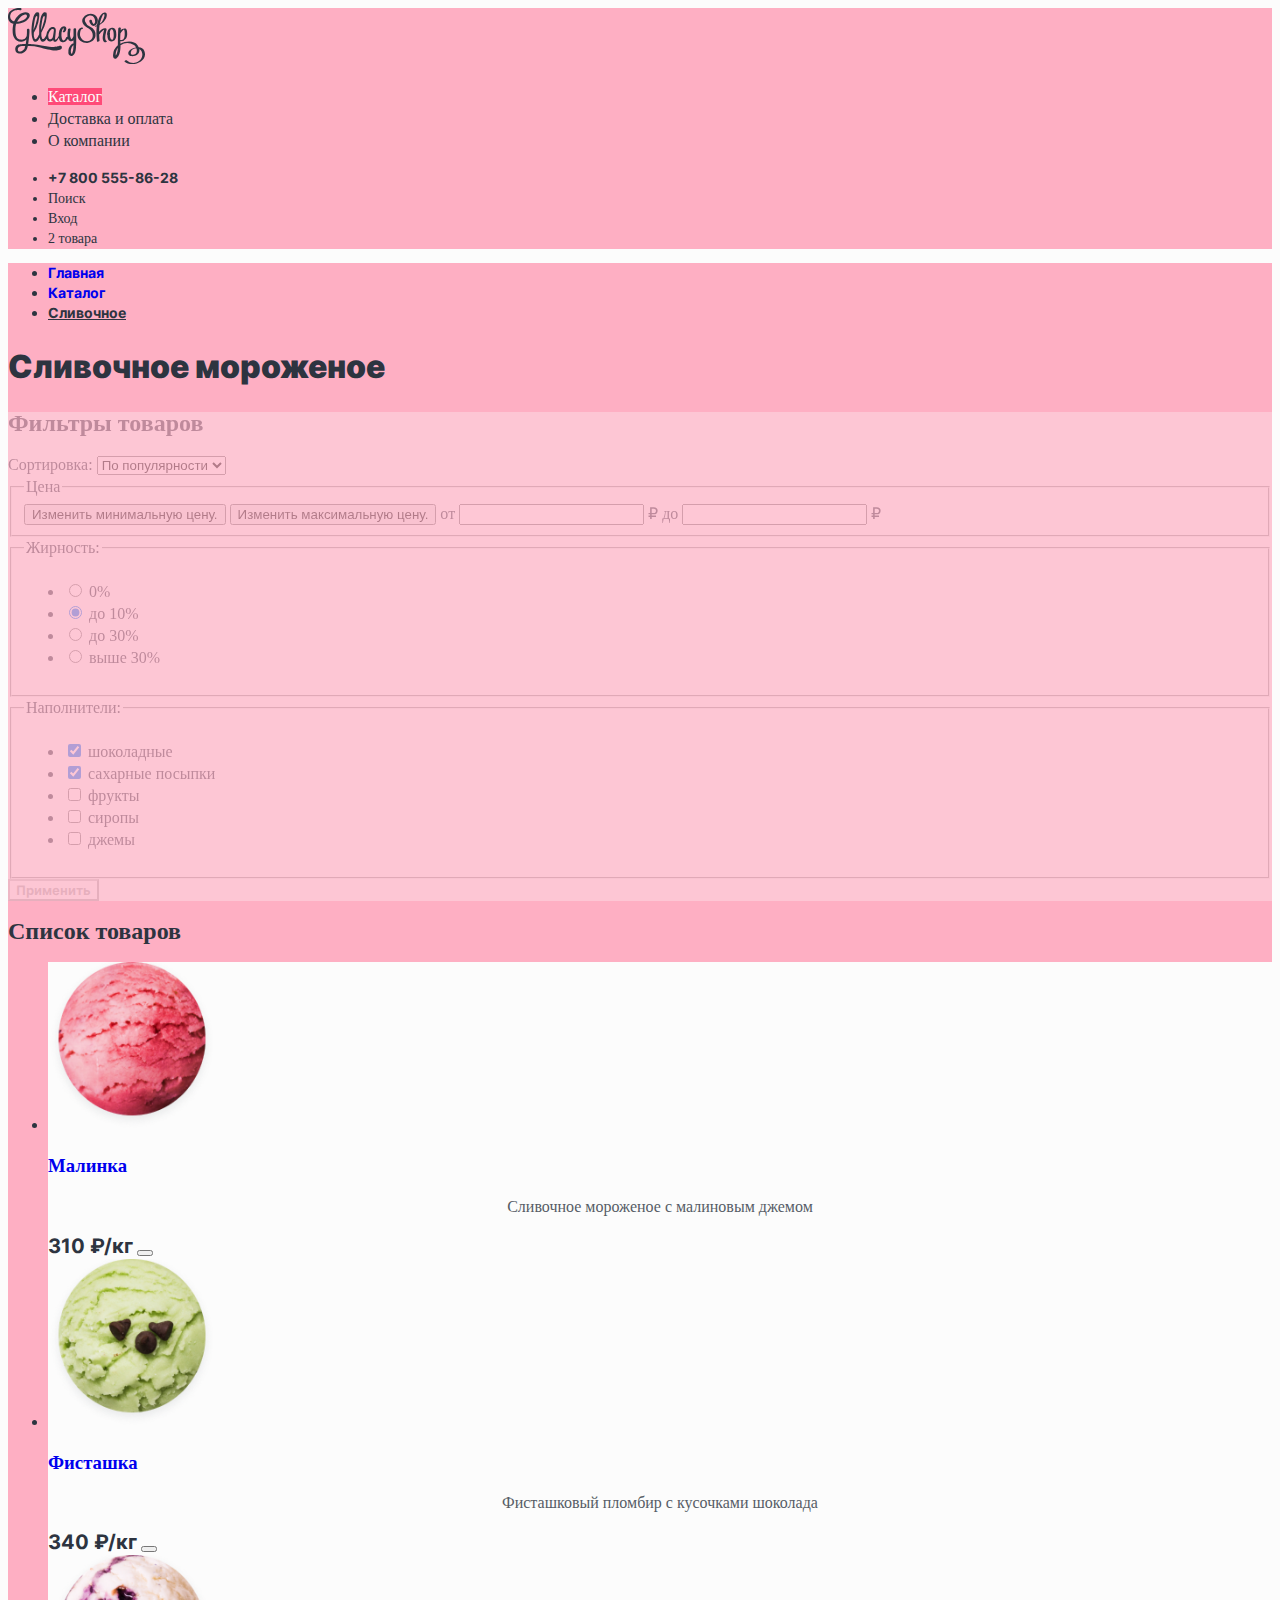
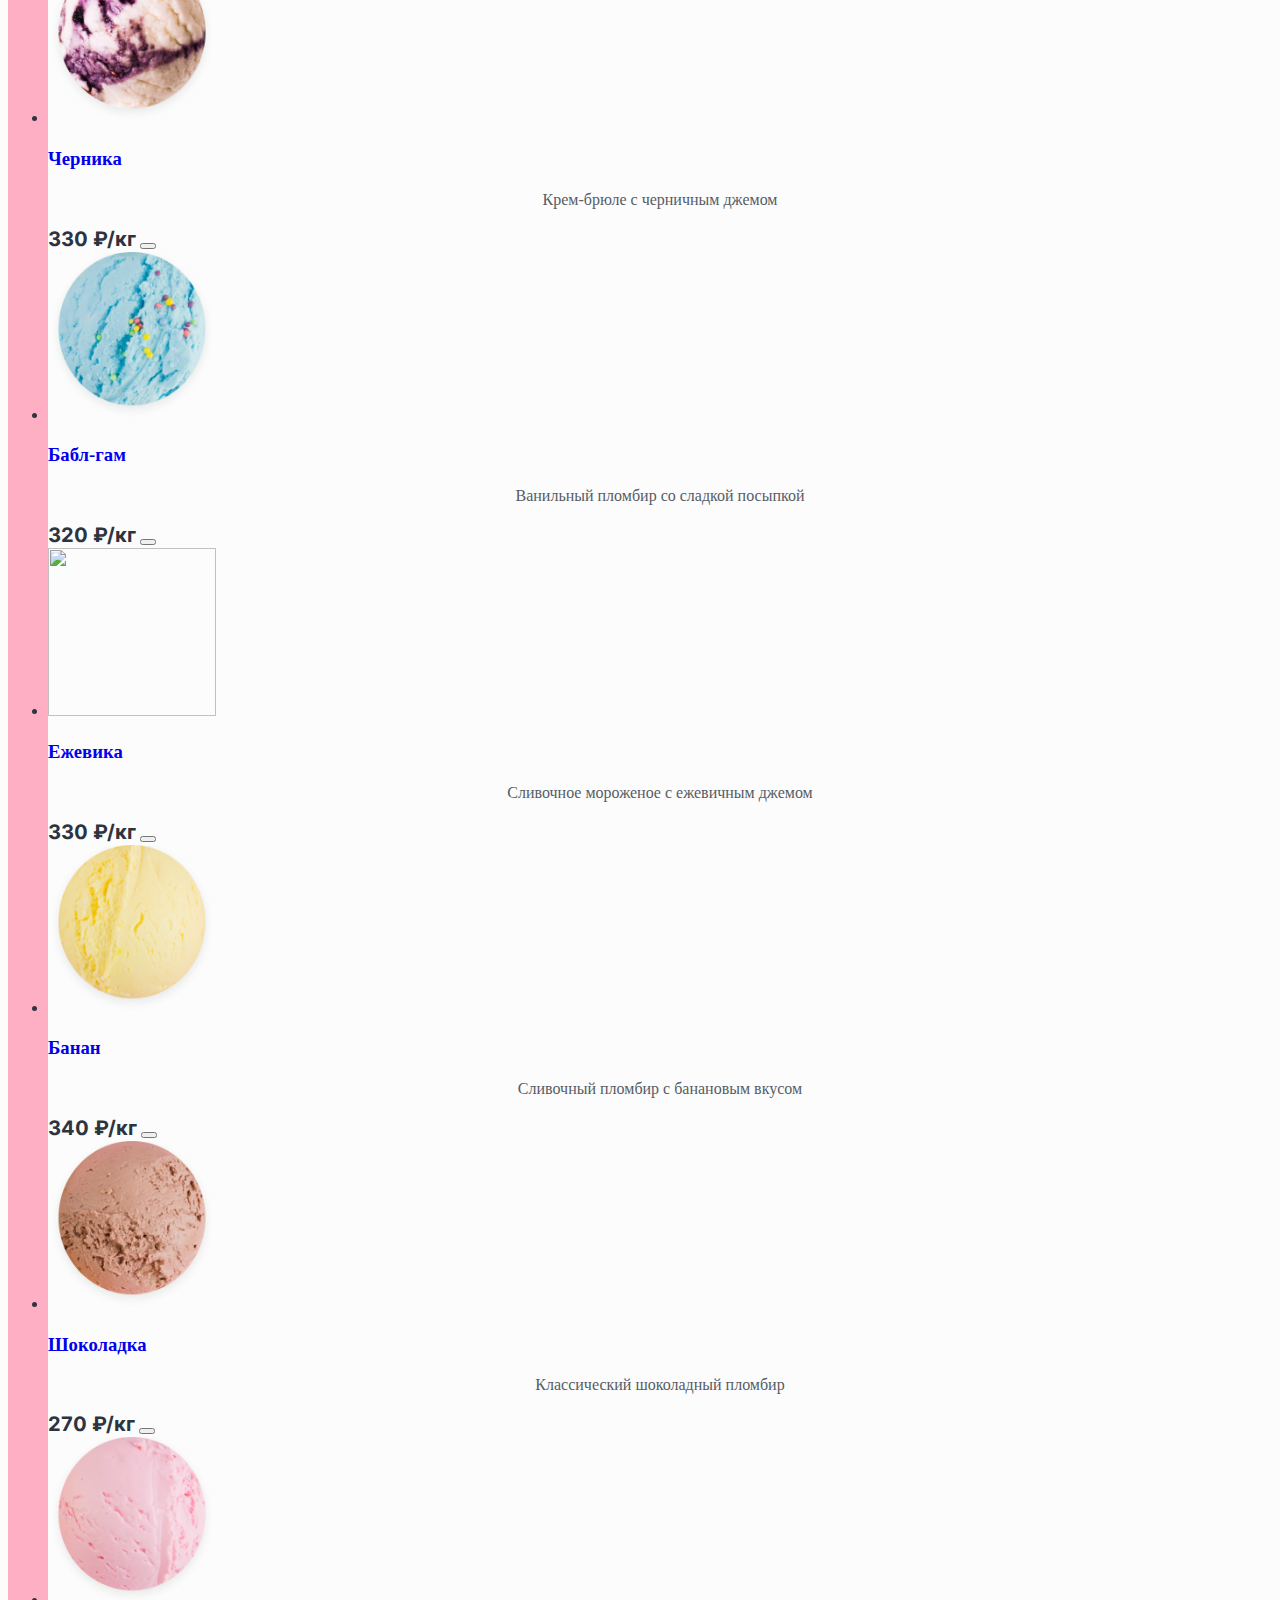
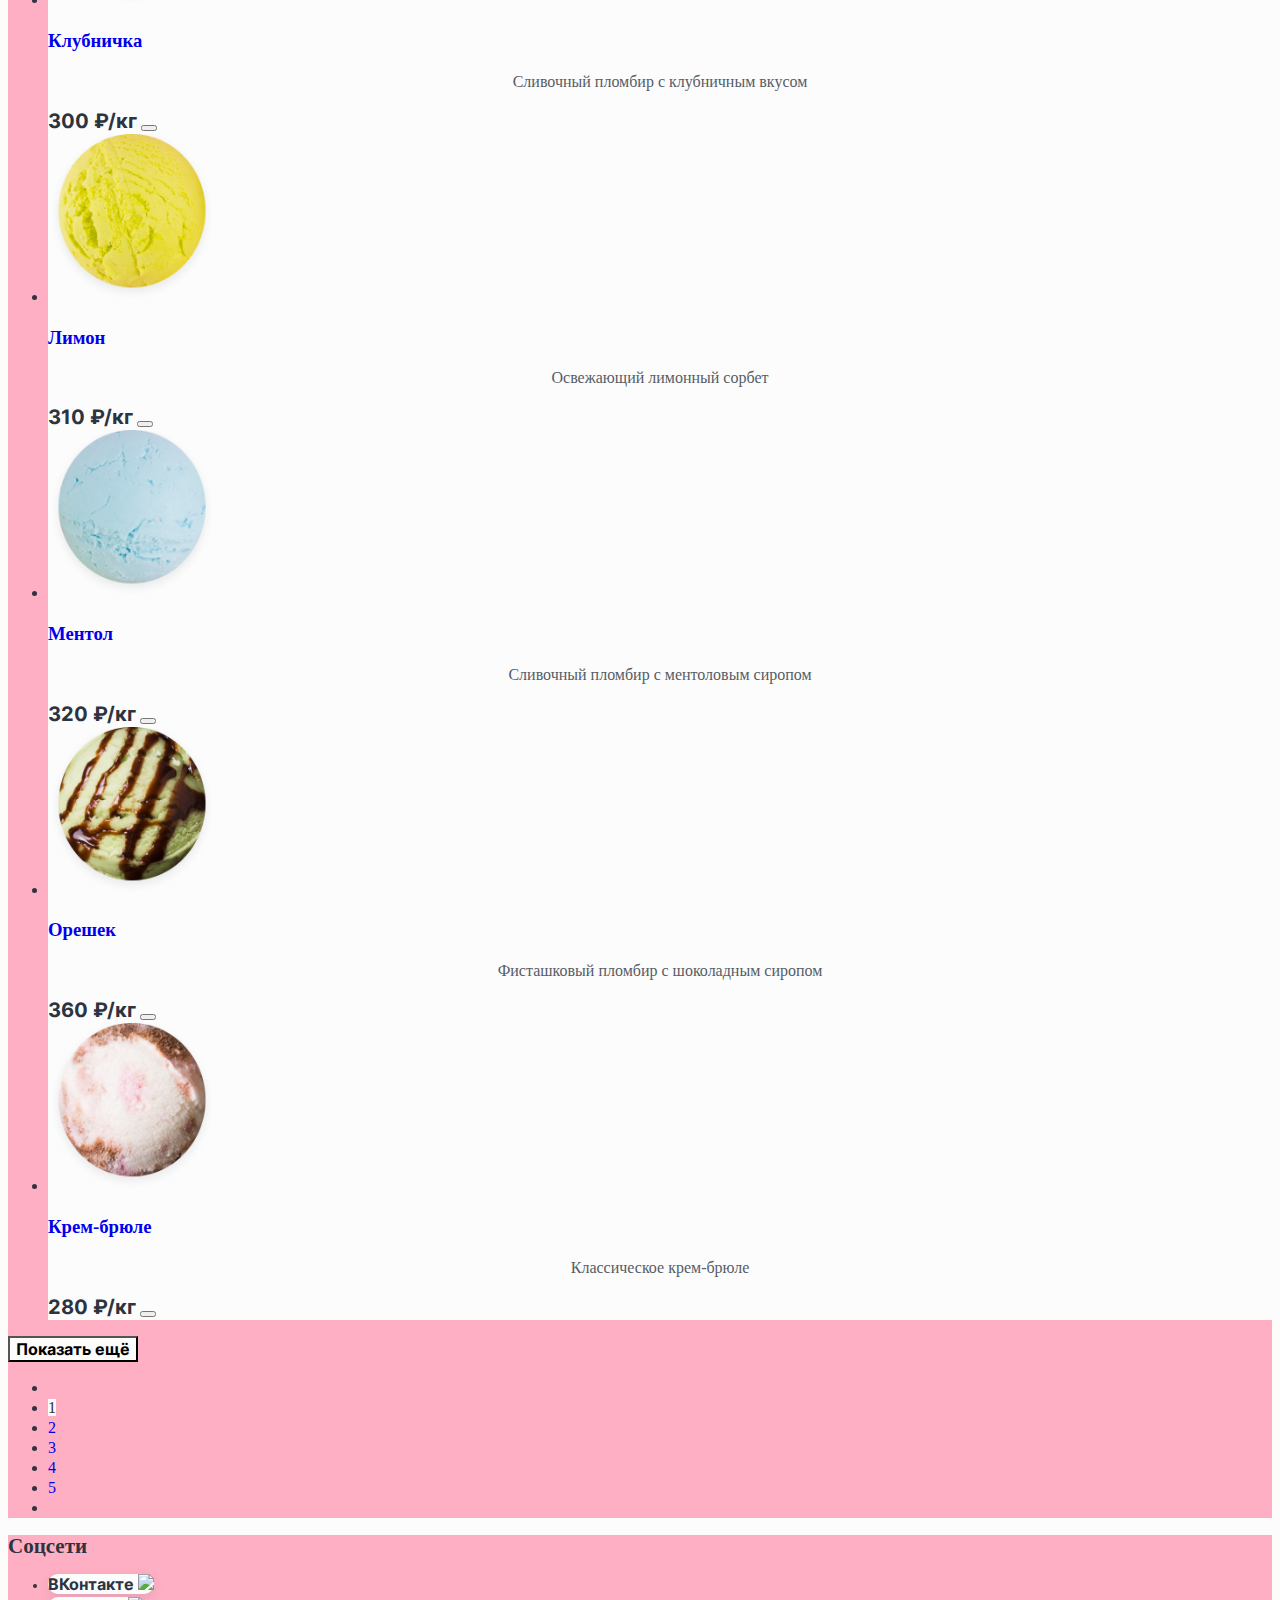
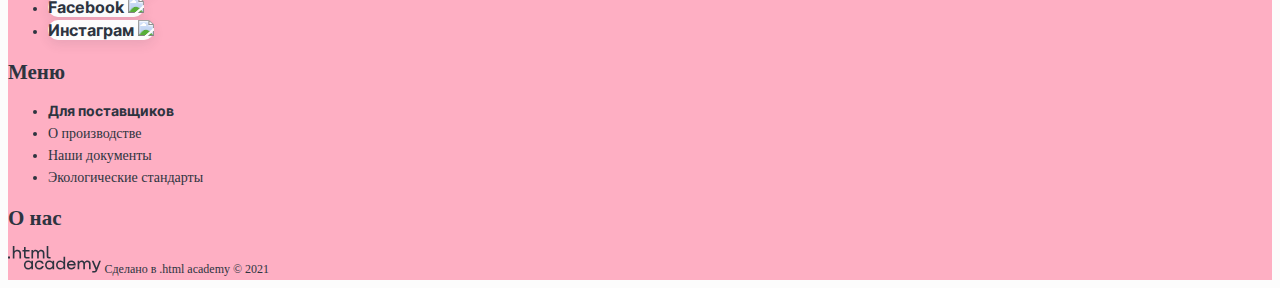
==== commit b5cb4ac8: "Second commit" ====
--- a/catalog.html
+++ b/catalog.html
@@ -331,7 +331,8 @@
 	</section>
 	<section class="about">
 		<h2 class="visially-hidden">О нас</h2>
-		<a class="about-logo" src="img/logo_htmlacademy.svg" width="93" height="26.71" alt="Логотип">html academy</a>
+		<a class="about-logo" href="https://htmlacademy.ru/">
+			<img class="about-logo" src="img/logo_htmlacademy.svg" width="93" height="26.71" alt="Логотип"></a>
 		<a class="about-text">Сделано в .html academy © 2021</a>
 	</section>
 </footer>
--- a/styles.css
+++ b/styles.css
@@ -34,6 +34,8 @@
     color: #2D3440;
     background-color: #FCFCFC;
     text-decoration: none;
+    box-shadow: 0px 4px 12px rgba(45, 52, 64, 0.1);
+    border-radius: 26px;
 }
 .page-header {
     color: #2D3440;
@@ -92,7 +94,7 @@
     text-align: center;
 }
 .banners {
-    background-color: #FCFCFC;
+    background: #FF7799;
 }
 .gift-name {
     font-family: "Inter-Bold";
@@ -100,11 +102,16 @@
     font-size: 24px;
     text-decoration: none;
 }
+.product-card {
+    background: #FCFCFC;
+}
 .product-card-item {
     font-family: "Inter-Bold";
     line-height: 24px;
     font-size: 20px;
     text-align: center;
+    color: #2D3440;
+    text-decoration: none;
 }
 .product-card-description {
     line-height: 22px;
@@ -118,11 +125,9 @@
     font-size: 20px;
 }
 .advantages {
-    background-image: url("img/waffle\ fon.png");
-    color: #565C66;
-    background-color: #FCFCFC;
+    background-image: url("img/advantages-fon.png");
+    color: #565C66;
     background-size: 100% auto;
-    background-repeat: repeat;
 }
 .advantage-name {
     font-family: "Inter-Black";
@@ -133,6 +138,9 @@
 .advantages-list {
     line-height: 22px;
     font-size: 16px; 
+}
+a {
+    text-decoration: none;
 }
 .news {
     background-image: url("img/news-fon.png");
@@ -146,9 +154,12 @@
     line-height: 20px;
     color: #565C66;
 }
+.news-example {
+    font-family: "Inter-Bold";
+    color: #2D3440;
+}
 .subscription {
-    background-image: url("img/mail\ fob.png");
-    background-color: #FCFCFC;
+    background-image: url("img/mail-fon.png");
     color: #565C66;
 }
 .button-to-send {
@@ -171,16 +182,32 @@
     line-height: 20px;
     color: #2D3440;
 }
+.appointment-form-element {
+    font-family: "Inter-Bold";
+    font-size: 16px;
+    line-height: 20px;
+    color: #2D3440;
+}
 .contacts {
     background-image: url("img/address.png");
     background-color: #FCFCFC;
 }
+.contacts-name {
+    font-size: 16px;
+    line-height: 22px;
+    color: #565C66;
+}
 .contacts-address {
     font-style: normal;
     font-family: "Inter-Bold";
     font-size: 20px;
     line-height: 24px;
     color: #2D3440;
+}
+.contacts-phone-name {
+    font-size: 16px;
+    line-height: 22px;
+    color: #565C66;
 }
 .contacts-phone {
     font-family: "Inter-Bold";
@@ -201,8 +228,12 @@
     color: #2D3440;
     background-color: #FEAFC3;
   }
+  .footer-menu-link {
+    color: #2D3440;
+  }
 .footer-menu-link-bold {
     font-family: "Inter-Bold";
+    color: #2D3440;
 }
 .about-text {
     font-size: 12px;
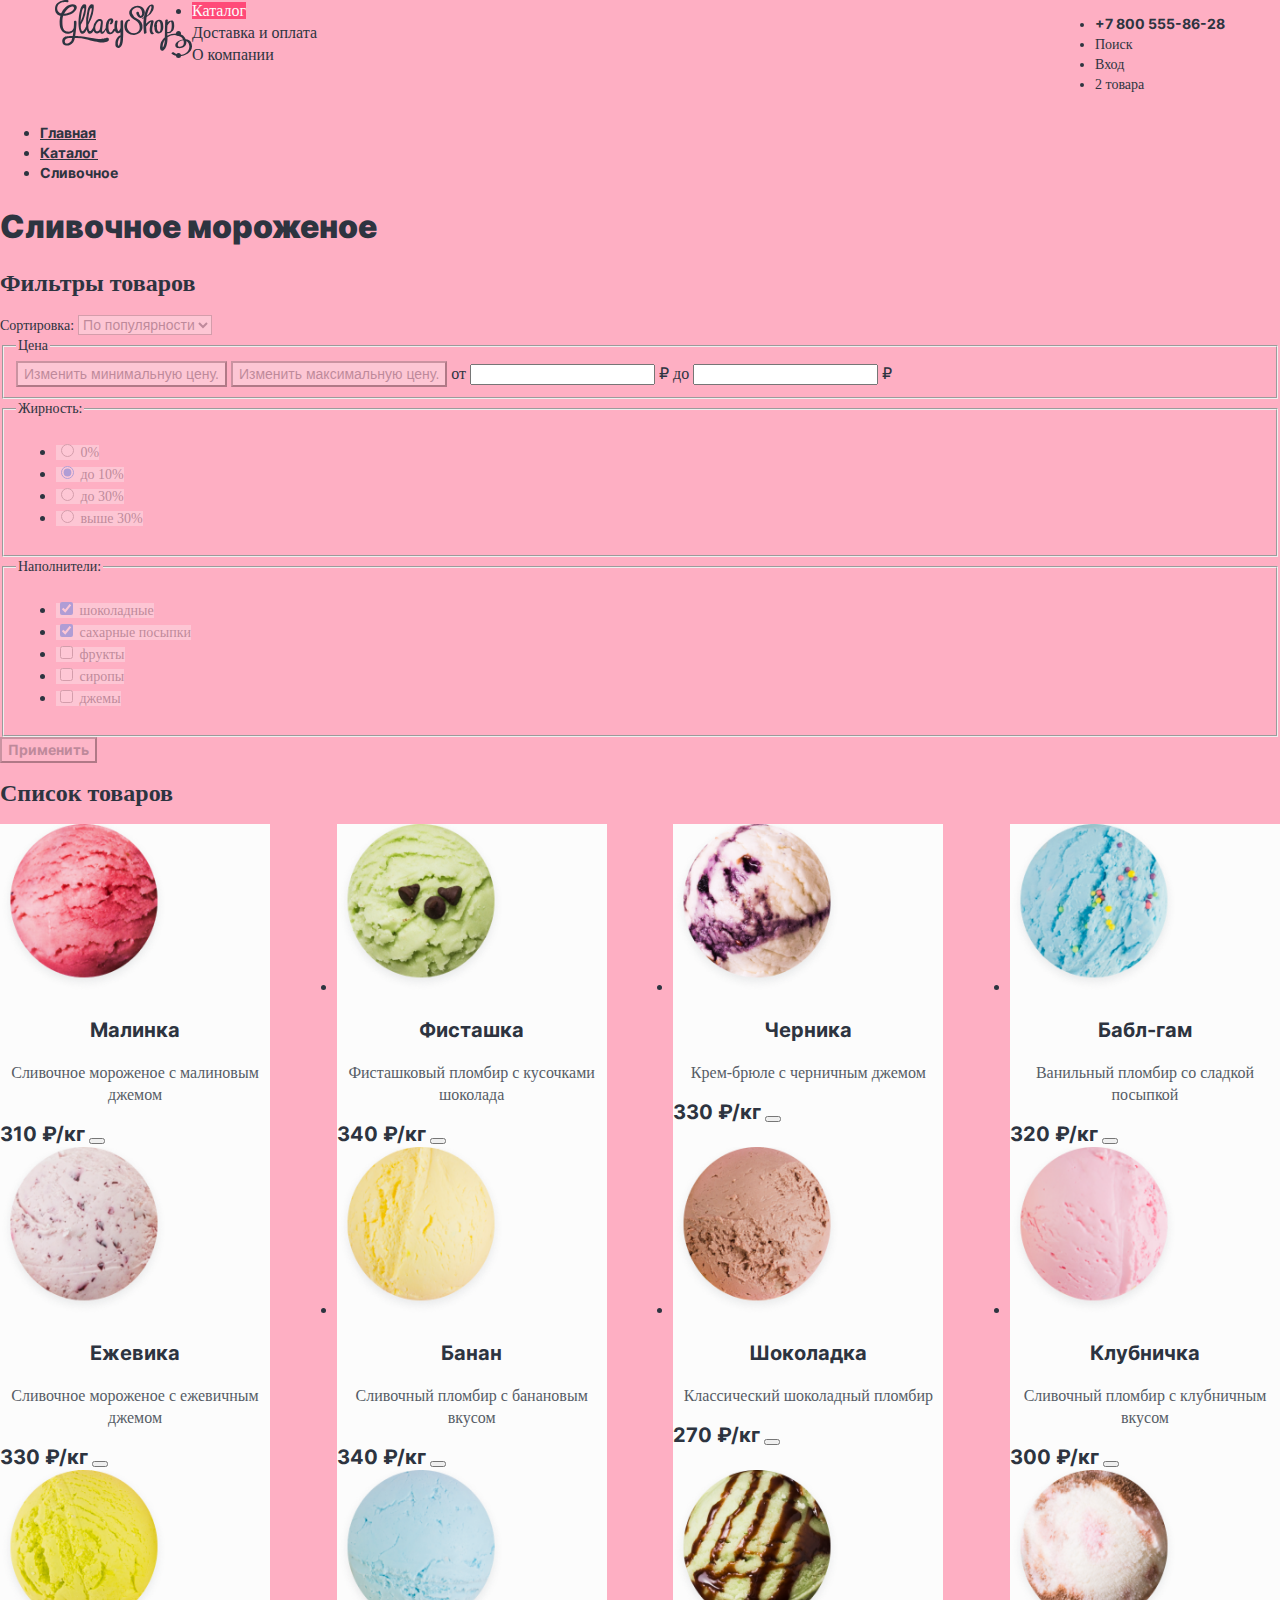
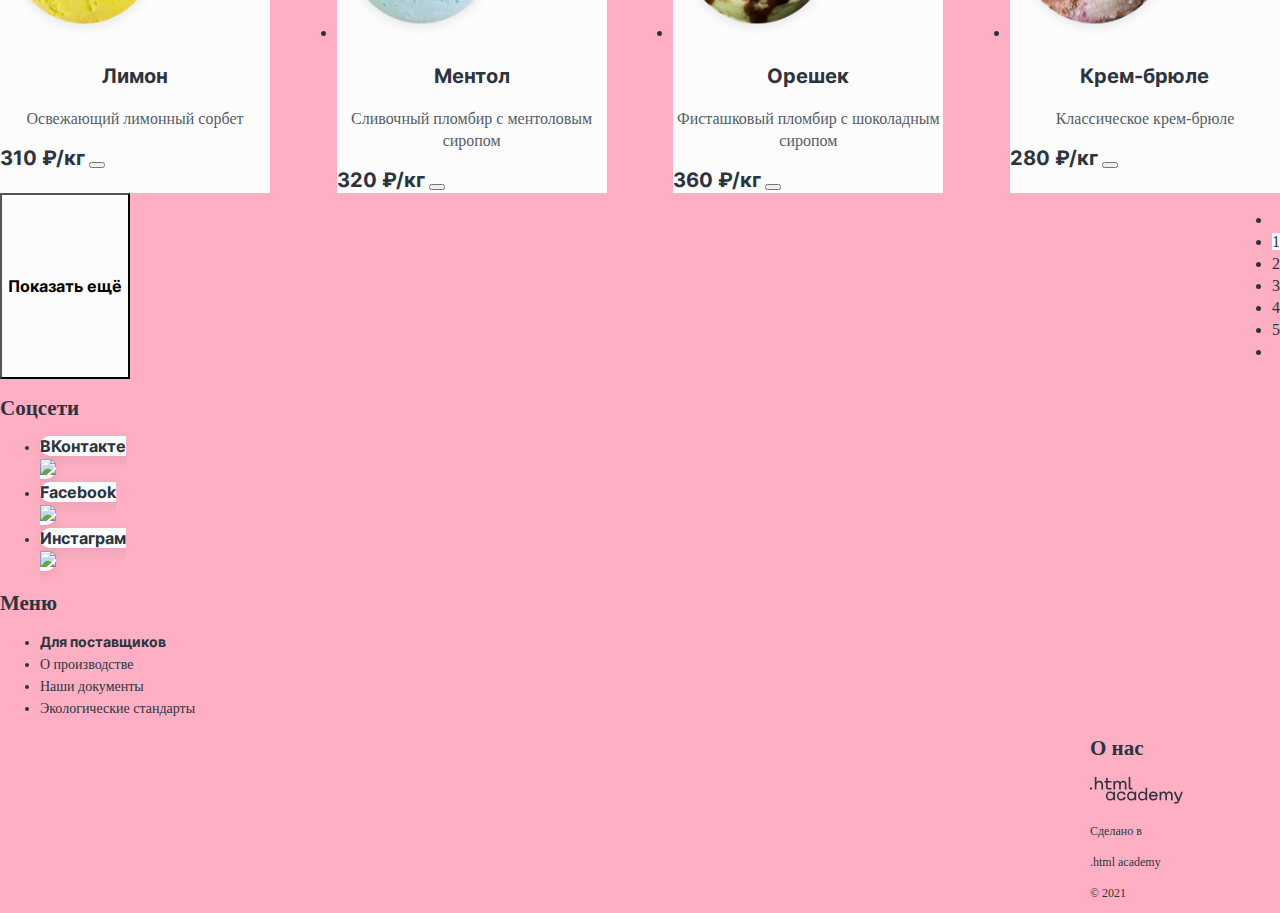
==== commit a2f6ce3f: "3 Commit" ====
--- a/catalog.html
+++ b/catalog.html
@@ -54,17 +54,17 @@
 	<section class="catalog-products">
 		<h2 class="visually-hidden">Фильтры товаров</h2>
 		<form class="catalog-filter" action="https://echo.htmlacademy.ru/" method="get"></form>
-			<label class="sorting-type" for="sorting">Сортировка:</label>
-			<select class="select-control" id="sorting" name="sorting">
+			<label class="catalog-filter-title" for="sorting">Сортировка:</label>
+			<select class="control" id="sorting" name="sorting">
 				<option value="popular">По популярности</option>
 				<option value="cheap">По цене</option>
 			</select>
 			<fieldset class="catalog-filter-group">
 				<legend class="catalog-filter-title">Цена</legend>
-				<button class="range-toggle toggle-min" type="button">
+				<button class="control" type="button">
 					<span class="visually-hidden">Изменить минимальную цену.</span>
 				</button>
-				<button class="range-toggle toggle-max" type="button">
+				<button class="control" type="button">
 					<span class="visually-hidden">Изменить максимальную цену.</span>
 				</button>
 				<label class="catalog-filter-label">
@@ -156,7 +156,7 @@
 			<li class="product-card">
 				<a class="product-card-link" href="product.html">
 					<img class="product-card-image" src="img/product-thing 1.png" width="168" height="168" alt="">
-					<h3 class="product-card-title">Малинка</h3>
+					<h3 class="product-card-item">Малинка</h3>
 				</a>
 				<p class="product-card-description">Сливочное мороженое с малиновым джемом</p>
 				<b class="product-card-price">310 ₽/кг</b>
@@ -165,7 +165,7 @@
 			<li class="product-card">
 				<a class="product-card-link" href="product.html">
 					<img class="product-card-image" src="img/product-thing 2.png" width="168" height="168" alt="">
-					<h3 class="product-card-title">Фисташка</h3>
+					<h3 class="product-card-item">Фисташка</h3>
 				</a>
 				<p class="product-card-description">Фисташковый пломбир с кусочками шоколада</p>
 				<b class="product-card-price">340 ₽/кг</b>
@@ -174,7 +174,7 @@
 			<li class="product-card">
 				<a class="product-card-link" href="product.html">
 					<img class="product-card-image" src="img/product-thing 3.png" width="168" height="168" alt="">
-					<h3 class="product-card-title">Черника</h3>
+					<h3 class="product-card-item">Черника</h3>
 				</a>
 				<p class="product-card-description">Крем-брюле с черничным джемом</p>
 				<b class="product-card-price">330 ₽/кг</b>
@@ -183,7 +183,7 @@
 			<li class="product-card">
 				<a class="product-card-link" href="product.html">
 					<img class="product-card-image" src="img/product-thing 4.png" width="168" height="168" alt="">
-					<h3 class="product-card-title">Бабл-гам</h3>
+					<h3 class="product-card-item">Бабл-гам</h3>
 				</a>
 				<p class="product-card-description">Ванильный пломбир со сладкой посыпкой</p>
 				<b class="product-card-price">320 ₽/кг</b>
@@ -192,7 +192,7 @@
 			<li class="product-card">
 				<a class="product-card-link" href="product.html">
 					<img class="product-card-image" src="img/product-thing 5.png" width="168" height="168" alt="">
-					<h3 class="product-card-title">Ежевика</h3>
+					<h3 class="product-card-item">Ежевика</h3>
 				</a>
 				<p class="product-card-description">Сливочное мороженое с ежевичным джемом</p>
 				<b class="product-card-price">330 ₽/кг</b>
@@ -201,7 +201,7 @@
 			<li class="product-card">
 				<a class="product-card-link" href="product.html">
 					<img class="product-card-image" src="img/product-thing 6.png" width="168" height="168" alt="">
-					<h3 class="product-card-title">Банан</h3>
+					<h3 class="product-card-item">Банан</h3>
 				</a>
 				<p class="product-card-description">Сливочный пломбир с банановым вкусом</p>
 				<b class="product-card-price">340 ₽/кг</b>
@@ -210,7 +210,7 @@
 			<li class="product-card">
 				<a class="product-card-link" href="product.html">
 					<img class="product-card-image" src="img/product-thing 7.png" width="168" height="168" alt="">
-					<h3 class="product-card-title">Шоколадка</h3>
+					<h3 class="product-card-item">Шоколадка</h3>
 				</a>
 				<p class="product-card-description">Классический шоколадный пломбир</p>
 				<b class="product-card-price">270 ₽/кг</b>
@@ -219,7 +219,7 @@
 			<li class="product-card">
 				<a class="product-card-link" href="product.html">
 					<img class="product-card-image" src="img/product-thing 8.png" width="168" height="168" alt="">
-					<h3 class="product-card-title">Клубничка</h3>
+					<h3 class="product-card-item">Клубничка</h3>
 				</a>
 				<p class="product-card-description">Сливочный пломбир с клубничным вкусом</p>
 				<b class="product-card-price">300 ₽/кг</b>
@@ -228,7 +228,7 @@
 			<li class="product-card">
 				<a class="product-card-link" href="product.html">
 					<img class="product-card-image" src="img/product-thing 9.png" width="168" height="168" alt="">
-					<h3 class="product-card-title">Лимон</h3>
+					<h3 class="product-card-item">Лимон</h3>
 				</a>
 				<p class="product-card-description">Освежающий лимонный сорбет</p>
 				<b class="product-card-price">310 ₽/кг</b>
@@ -237,7 +237,7 @@
 			<li class="product-card">
 				<a class="product-card-link" href="product.html">
 					<img class="product-card-image" src="img/product-thing 10.png" width="168" height="168" alt="">
-					<h3 class="product-card-title">Ментол</h3>
+					<h3 class="product-card-item">Ментол</h3>
 				</a>
 				<p class="product-card-description">Сливочный пломбир с ментоловым сиропом</p>
 				<b class="product-card-price">320 ₽/кг</b>
@@ -246,7 +246,7 @@
 			<li class="product-card">
 				<a class="product-card-link" href="product.html">
 					<img class="product-card-image" src="img/product-thing 11.png" width="168" height="168" alt="">
-					<h3 class="product-card-title">Орешек</h3>
+					<h3 class="product-card-item">Орешек</h3>
 				</a>
 				<p class="product-card-description">Фисташковый пломбир с шоколадным сиропом</p>
 				<b class="product-card-price">360 ₽/кг</b>
@@ -255,7 +255,7 @@
 			<li class="product-card">
 				<a class="product-card-link" href="product.html">
 					<img class="product-card-image" src="img/product-thing 12.png" width="168" height="168" alt="">
-					<h3 class="product-card-title">Крем-брюле</h3>
+					<h3 class="product-card-item">Крем-брюле</h3>
 				</a>
 				<p class="product-card-description">Классическое крем-брюле </p>
 				<b class="product-card-price">280 ₽/кг</b>
@@ -333,7 +333,9 @@
 		<h2 class="visially-hidden">О нас</h2>
 		<a class="about-logo" href="https://htmlacademy.ru/">
 			<img class="about-logo" src="img/logo_htmlacademy.svg" width="93" height="26.71" alt="Логотип"></a>
-		<a class="about-text">Сделано в .html academy © 2021</a>
+		<p class="made-in">Сделано в </p>
+		<a class="about-text" href="https://htmlacademy.ru/">.html academy</a>
+		<p class="made-in"> © 2021</p>
 	</section>
 </footer>
 </body>
--- a/styles.css
+++ b/styles.css
@@ -19,12 +19,20 @@
     src: url("fonts/Inter-Black.ttf") format("woff2");
     font-display: swap;
 }
+html {
+    height: 100%;
+}
 body {
+    margin: 0;
+    display: flex;
+    flex-direction: column;
+    min-height: 100%;
     font-family: "Inter";
     font-size: 16px;
     line-height: 22px;
     background-color: #FCFCFC;
     color: #565C66;
+
 }
 .button {    
     font-family: "Inter-Bold";
@@ -41,6 +49,16 @@
     color: #2D3440;
     background: #FEAFC3;
 }
+.navigation {
+    display: flex;
+    width: 1170px;
+    margin: 0 auto;
+}
+.navigation-list {
+    margin: 0;
+    padding: 0;
+    width: 400px;
+}
 .navigation-link {
     line-height: 20px;
     font-weight: 400;
@@ -48,6 +66,8 @@
     color: #2D3440;
 }
 .navigation-user {
+    max-width: 420px;
+    margin-left: auto;
     line-height: 20px;
     font-weight: 400;
     font-size: 14px;
@@ -63,6 +83,9 @@
     text-decoration: none;
     color: #2D3440;
 }
+.main-container {
+    flex-grow: 1;
+}
 .main-index {
     background-image: url("img/pink-fon.png");
     color: #2D3440;
@@ -74,27 +97,62 @@
     color: #2D3440;
     background: #FEAFC3;
 }
+.page-container {
+    width: 1170px;
+    margin: 0 auto;
+}
+.products {
+    display: flex;
+    justify-content: space-between;
+}
+.products-item-main {
+    width: 818px;
+}
+.products-item {
+    width: 100px;
+    padding: 40px;
+}
 .slider-name {
     font-family: "Inter-Black";
     line-height: 46px;
     font-weight: 900;
     font-size: 36px;
     text-decoration: none;
+    width: 470px;
 }
 .slider-description {
     line-height: 24px;
     font-size: 18px;
     text-decoration: none;
-}
-.banner-name {
+    width: 414px;
+}
+.slider-image {
+    width: 348px;
+}
+.banner-name-gift {
     font-family: "Inter-Black";
     line-height: 46px;
     font-size: 32px;
     text-decoration: none;
     text-align: center;
-}
-.banners {
+    display: block;
+    margin: 0 auto;
+    width: 443px;
+}
+.gifts {
+    display: flex;
+    justify-content: space-between;
+}
+.first-gift {
+    width: 570px;
+    padding-left: 40px;
     background: #FF7799;
+}
+.second-gift {
+    width: 570px;
+    padding-left: 40px;
+    background: #FF7799;
+    margin-left: 30px;
 }
 .gift-name {
     font-family: "Inter-Bold";
@@ -102,8 +160,32 @@
     font-size: 24px;
     text-decoration: none;
 }
+.first-gift-description {
+    width: 321px;
+}
+.second-gift-description {
+    width: 294px;
+}
+.banner-name-product {
+    font-family: "Inter-Black";
+    line-height: 46px;
+    font-size: 32px;
+    text-decoration: none;
+    text-align: center;
+    display: block;
+    margin: 0 auto;
+    width: 527px;
+}
+.product-list {
+    display: flex;
+    flex-wrap: wrap;
+    justify-content: space-between;
+    margin: 0;
+    padding: 0;
+}
 .product-card {
     background: #FCFCFC;
+    width: 270px;
 }
 .product-card-item {
     font-family: "Inter-Bold";
@@ -124,6 +206,9 @@
     line-height: 24px;
     font-size: 20px;
 }
+.product-card-image {
+    margin: 0 auto;
+}
 .advantages {
     background-image: url("img/advantages-fon.png");
     color: #565C66;
@@ -134,13 +219,27 @@
     line-height: 46px;
     font-size: 32px; 
     color: #2D3440;
+    text-align: center;
+    width: 995px;
+    margin: 0 auto;
 }
 .advantages-list {
     line-height: 22px;
     font-size: 16px; 
+    display: flex;
+    flex-wrap: wrap;
+}
+.advantages-item {
+    width: 440px;
+    margin: 30px;
 }
 a {
     text-decoration: none;
+}
+.news-subscription {
+    display: flex;
+    justify-content: space-between;
+    width: 1170px;
 }
 .news {
     background-image: url("img/news-fon.png");
@@ -148,19 +247,27 @@
     font-family: "Inter-Bold";
     font-size: 24px;
     line-height: 30px;
+    width: 570px;
 }
 .news-name {
     font-size: 16px;
     line-height: 20px;
     color: #565C66;
+    margin-left: 30px;
 }
 .news-example {
     font-family: "Inter-Bold";
     color: #2D3440;
+    width: 303px;
+    margin-left: 30px;
 }
 .subscription {
     background-image: url("img/mail-fon.png");
     color: #565C66;
+    width: 570px;
+}
+.subscription-text {
+    margin-left: 30px;
 }
 .button-to-send {
     font-family: "Inter-Bold";
@@ -169,12 +276,26 @@
 }
 .delivery {
     background-image: url("img/delivery-fon.png");
+}
+.delivery-text {
+    margin-left: 100px;
 }
 .delivery-banner-name {
     font-weight: 900;
     font-size: 32px;
     line-height: 46px;
     color: #2D3440;
+    width: 356px;
+    font-family: "Inter-Black";
+}
+.delivery-description {
+    width: 371px;
+}
+.form-delivery {
+    width: 500px;
+    margin-left: auto;
+    background-color: #FCFCFC;
+    padding-left: 40px;
 }
 .appointment-form {
     font-family: "Inter-Bold";
@@ -190,7 +311,12 @@
 }
 .contacts {
     background-image: url("img/address.png");
+}
+.contacts-text {
     background-color: #FCFCFC;
+    width: 343px;
+    margin-left: 64px;
+    padding-left: 40px;
 }
 .contacts-name {
     font-size: 16px;
@@ -228,16 +354,37 @@
     color: #2D3440;
     background-color: #FEAFC3;
   }
+.page-footer-container {
+    display: flex;
+    width: 1170px;
+    margin: 0 auto;
+  }
+.footer-social {
+    width: 104px;
+    margin-right: 300px;
+}
+.footer-menu {
+    width: 360px;
+}
   .footer-menu-link {
     color: #2D3440;
   }
 .footer-menu-link-bold {
     font-family: "Inter-Bold";
     color: #2D3440;
+}
+.made-in {
+    font-size: 12px;
+    line-height: 16px;
+}
+.about {
+    margin-left: auto;
+    max-width: 190px;
 }
 .about-text {
     font-size: 12px;
     line-height: 16px;
+    color: #2D3440;
 }
 .inner-header-title {
     font-size: 16px;
@@ -259,24 +406,38 @@
     font-size: 14px;
     line-height: 20px;
 }
+.breadcrumbs-link-underlined {
+    color: inherit;
+    text-decoration: underline;
+  }
 .breadcrumbs-link {
     color: inherit;
-    text-decoration: underline;
-  }
-.breadcrumbs-link {
-    color: inherit;
-  }
-.catalog-products {
+  }
+.catalog-filter-title {
+    font-size: 14px;
+    line-height: 20px;
+}
+.control {
     background: #FCFCFC;
     opacity: 0.3;
-  }
+    font-size: 14px;
+    line-height: 20px;
+    color: #2D3440;
+  }
+.button-catalog {
+    color: #2D3440;
+    font-family: "Inter-Bold";
+    font-size: 14px;
+    line-height: 20px;
+    background: rgba(252, 252, 252, 0.3);
+}
 .button-pagination-show-more {
     background: #FCFCFC;
     font-family: "Inter-Bold";
     font-size: 16px;
     line-height: 20px;
 }
-.pagination {
+.pagination-link {
     color: #2D3440;
     font-size: 16px;
     line-height: 20px;
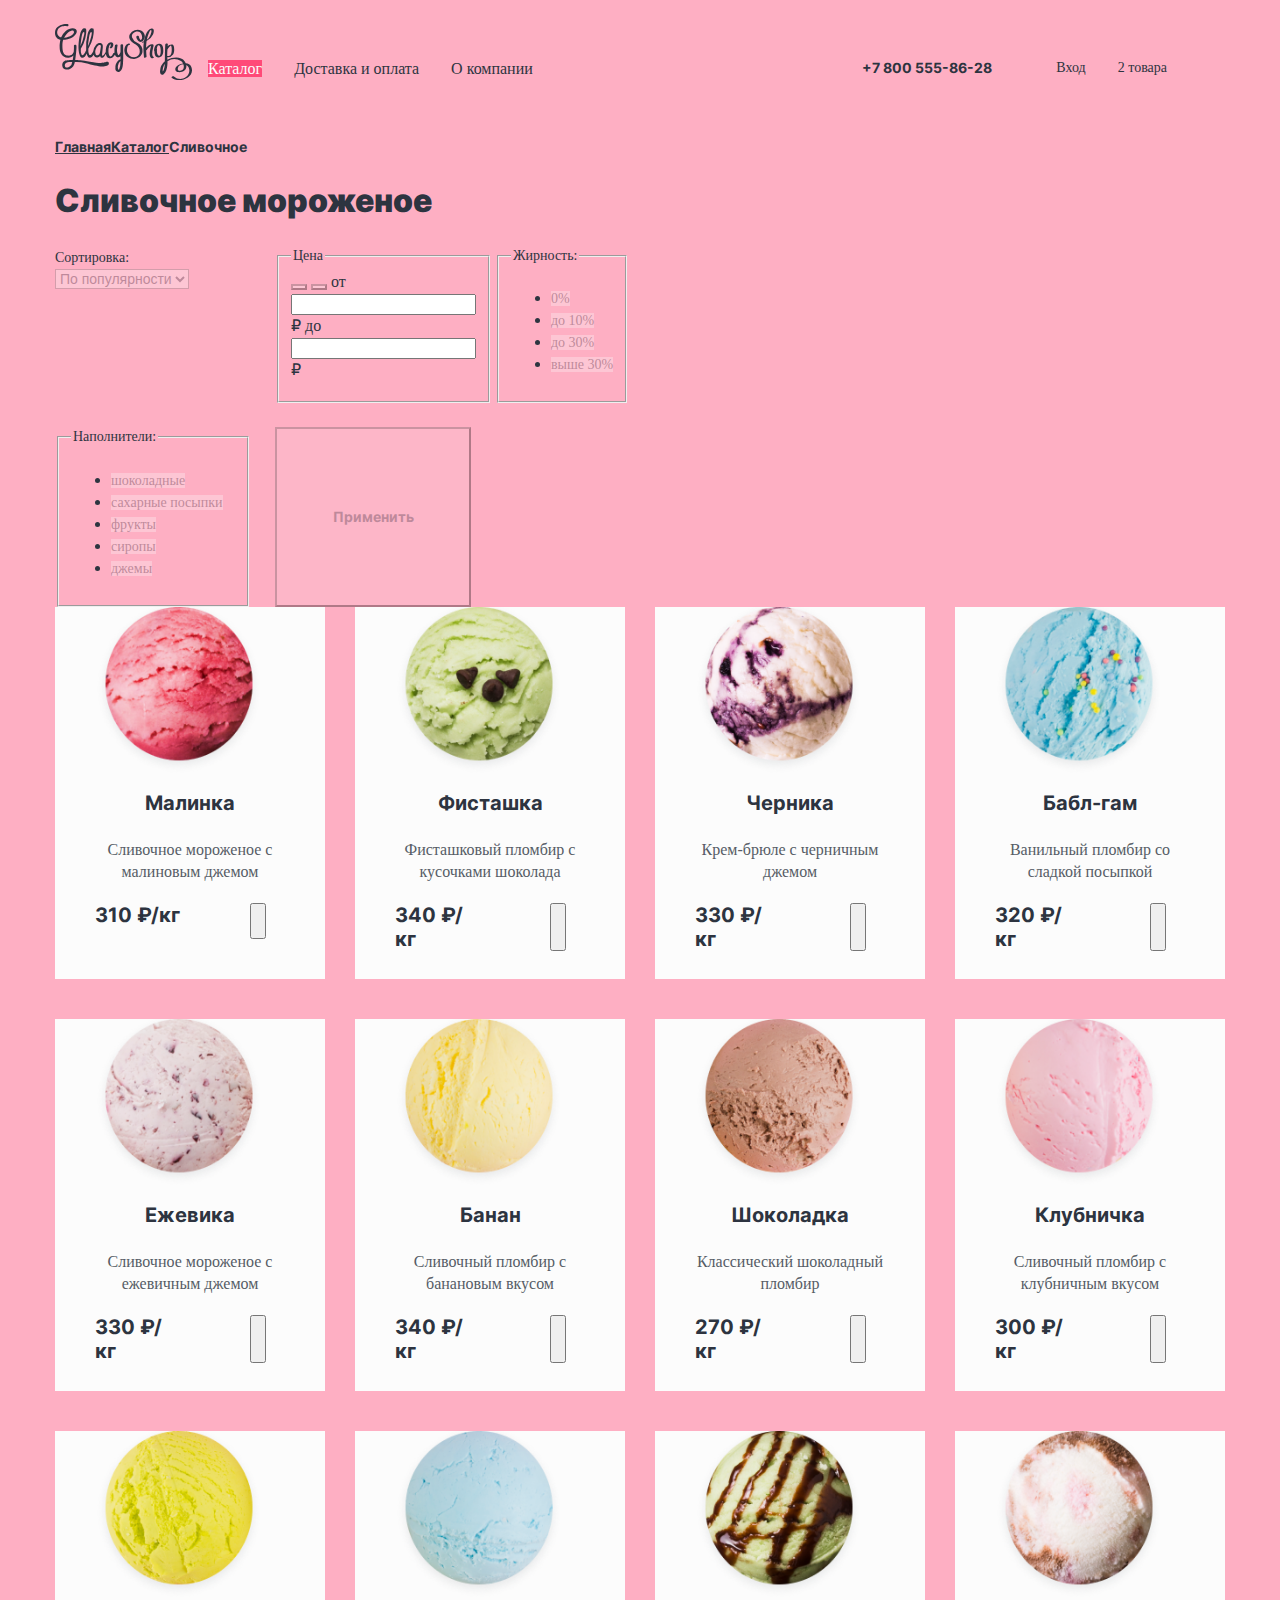
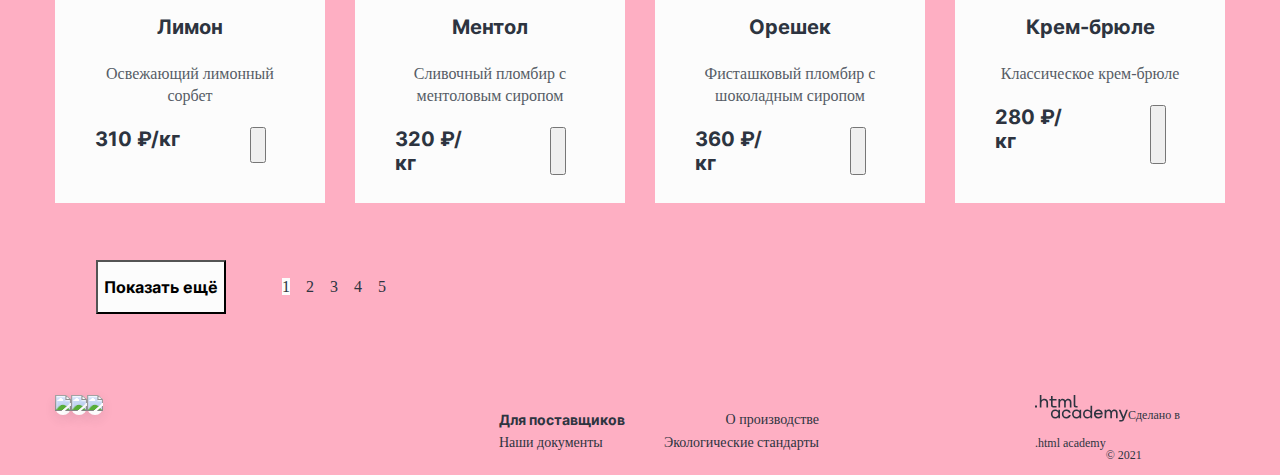
==== commit cab13ab5: "Commit" ====
--- a/catalog.html
+++ b/catalog.html
@@ -8,7 +8,7 @@
 <body>
 <header class="page-header">
 	<nav class="navigation">
-		<a class="navigation-link-main" href="gllacy-shop.html">
+		<a class="navigation-logo" href="gllacy-shop.html">
 			<img class="logo" src="img/main logo.svg" width="137" height="56" alt="Gllacy shop"></a>
 		<ul class="navigation-list">
 			<li class="navigation-item">
@@ -39,6 +39,7 @@
 	</nav>
 </header>
 <main class="main-inner">
+	<div class="page-container">
 		<ul class="breadcrumbs">
 			<li class="breadcrumbs-item">
 				<a class="breadcrumbs-link-underlined" href="index.html">Главная</a>
@@ -53,13 +54,14 @@
 		<h1 class="page-name">Сливочное мороженое</h1>
 	<section class="catalog-products">
 		<h2 class="visually-hidden">Фильтры товаров</h2>
-		<form class="catalog-filter" action="https://echo.htmlacademy.ru/" method="get"></form>
+		<div class="filter-sort">
+		<form class="catalog-filter" action="https://echo.htmlacademy.ru/" method="get">
 			<label class="catalog-filter-title" for="sorting">Сортировка:</label>
 			<select class="control" id="sorting" name="sorting">
 				<option value="popular">По популярности</option>
 				<option value="cheap">По цене</option>
-			</select>
-			<fieldset class="catalog-filter-group">
+			</select></form>
+			<fieldset class="catalog-filter-price">
 				<legend class="catalog-filter-title">Цена</legend>
 				<button class="control" type="button">
 					<span class="visually-hidden">Изменить минимальную цену.</span>
@@ -74,7 +76,7 @@
 					до <input class="catalog-filter-input" type="number" name="max-price"> ₽
 				</label>
 			</fieldset>
-			<fieldset class="catalog-filter-group">
+			<fieldset class="catalog-filter-richness">
 				<legend class="catalog-filter-title">Жирность:</legend>
 				<ul class="catalog-filter-list">
 					<li class="catalog-filter-item">
@@ -106,7 +108,7 @@
 					</li>
 				</ul>
 			</fieldset>
-			<fieldset class="catalog-filter-group">
+			<fieldset class="catalog-filter-filler">
 				<legend class="catalog-filter-title">Наполнители:</legend>
 				<ul class="catalog-filter-list">
 					<li class="catalog-filter-item">
@@ -148,120 +150,109 @@
 				</ul>
 			</fieldset>
 			<button class="button-catalog" type="submit">Применить</button>
-		</form>
-	</section>
-	<section class="product-list">
+		</form></div>
+	</section>
+	<section class="product-list-catalog">
 		<h2 class="visually-hidden">Список товаров</h2>
 		<ul class="product-list">
 			<li class="product-card">
 				<a class="product-card-link" href="product.html">
 					<img class="product-card-image" src="img/product-thing 1.png" width="168" height="168" alt="">
-					<h3 class="product-card-item">Малинка</h3>
-				</a>
+					</a><h3 class="product-card-item">Малинка</h3>
 				<p class="product-card-description">Сливочное мороженое с малиновым джемом</p>
 				<b class="product-card-price">310 ₽/кг</b>
 				<button class="product-card-button"></button>
 			</li>
 			<li class="product-card">
 				<a class="product-card-link" href="product.html">
-					<img class="product-card-image" src="img/product-thing 2.png" width="168" height="168" alt="">
+					<img class="product-card-image" src="img/product-thing 2.png" width="168" height="168" alt=""></a>
 					<h3 class="product-card-item">Фисташка</h3>
-				</a>
 				<p class="product-card-description">Фисташковый пломбир с кусочками шоколада</p>
 				<b class="product-card-price">340 ₽/кг</b>
 				<button class="product-card-button"></button>
 			</li>
 			<li class="product-card">
 				<a class="product-card-link" href="product.html">
-					<img class="product-card-image" src="img/product-thing 3.png" width="168" height="168" alt="">
+					<img class="product-card-image" src="img/product-thing 3.png" width="168" height="168" alt=""></a>
 					<h3 class="product-card-item">Черника</h3>
-				</a>
 				<p class="product-card-description">Крем-брюле с черничным джемом</p>
 				<b class="product-card-price">330 ₽/кг</b>
 				<button class="product-card-button"></button>
 			</li>
 			<li class="product-card">
 				<a class="product-card-link" href="product.html">
-					<img class="product-card-image" src="img/product-thing 4.png" width="168" height="168" alt="">
+					<img class="product-card-image" src="img/product-thing 4.png" width="168" height="168" alt=""></a>
 					<h3 class="product-card-item">Бабл-гам</h3>
-				</a>
 				<p class="product-card-description">Ванильный пломбир со сладкой посыпкой</p>
 				<b class="product-card-price">320 ₽/кг</b>
 				<button class="product-card-button"></button>
 			</li>
 			<li class="product-card">
 				<a class="product-card-link" href="product.html">
-					<img class="product-card-image" src="img/product-thing 5.png" width="168" height="168" alt="">
+					<img class="product-card-image" src="img/product-thing 5.png" width="168" height="168" alt=""></a>
 					<h3 class="product-card-item">Ежевика</h3>
-				</a>
 				<p class="product-card-description">Сливочное мороженое с ежевичным джемом</p>
 				<b class="product-card-price">330 ₽/кг</b>
 				<button class="product-card-button"></button>
 			</li>
 			<li class="product-card">
 				<a class="product-card-link" href="product.html">
-					<img class="product-card-image" src="img/product-thing 6.png" width="168" height="168" alt="">
+					<img class="product-card-image" src="img/product-thing 6.png" width="168" height="168" alt=""></a>
 					<h3 class="product-card-item">Банан</h3>
-				</a>
 				<p class="product-card-description">Сливочный пломбир с банановым вкусом</p>
 				<b class="product-card-price">340 ₽/кг</b>
 				<button class="product-card-button"></button>
 			</li>
 			<li class="product-card">
 				<a class="product-card-link" href="product.html">
-					<img class="product-card-image" src="img/product-thing 7.png" width="168" height="168" alt="">
+					<img class="product-card-image" src="img/product-thing 7.png" width="168" height="168" alt=""></a>
 					<h3 class="product-card-item">Шоколадка</h3>
-				</a>
 				<p class="product-card-description">Классический шоколадный пломбир</p>
 				<b class="product-card-price">270 ₽/кг</b>
 				<button class="product-card-button"></button>
 			</li>
 			<li class="product-card">
 				<a class="product-card-link" href="product.html">
-					<img class="product-card-image" src="img/product-thing 8.png" width="168" height="168" alt="">
+					<img class="product-card-image" src="img/product-thing 8.png" width="168" height="168" alt=""></a>
 					<h3 class="product-card-item">Клубничка</h3>
-				</a>
 				<p class="product-card-description">Сливочный пломбир с клубничным вкусом</p>
 				<b class="product-card-price">300 ₽/кг</b>
 				<button class="product-card-button"></button>
 			</li>
 			<li class="product-card">
 				<a class="product-card-link" href="product.html">
-					<img class="product-card-image" src="img/product-thing 9.png" width="168" height="168" alt="">
+					<img class="product-card-image" src="img/product-thing 9.png" width="168" height="168" alt=""></a>
 					<h3 class="product-card-item">Лимон</h3>
-				</a>
 				<p class="product-card-description">Освежающий лимонный сорбет</p>
 				<b class="product-card-price">310 ₽/кг</b>
 				<button class="product-card-button"></button>
 			</li>
 			<li class="product-card">
 				<a class="product-card-link" href="product.html">
-					<img class="product-card-image" src="img/product-thing 10.png" width="168" height="168" alt="">
+					<img class="product-card-image" src="img/product-thing 10.png" width="168" height="168" alt=""></a>
 					<h3 class="product-card-item">Ментол</h3>
-				</a>
 				<p class="product-card-description">Сливочный пломбир с ментоловым сиропом</p>
 				<b class="product-card-price">320 ₽/кг</b>
 				<button class="product-card-button"></button>
 			</li>
 			<li class="product-card">
 				<a class="product-card-link" href="product.html">
-					<img class="product-card-image" src="img/product-thing 11.png" width="168" height="168" alt="">
+					<img class="product-card-image" src="img/product-thing 11.png" width="168" height="168" alt=""></a>
 					<h3 class="product-card-item">Орешек</h3>
-				</a>
 				<p class="product-card-description">Фисташковый пломбир с шоколадным сиропом</p>
 				<b class="product-card-price">360 ₽/кг</b>
 				<button class="product-card-button"></button>
 			</li>
 			<li class="product-card">
 				<a class="product-card-link" href="product.html">
-					<img class="product-card-image" src="img/product-thing 12.png" width="168" height="168" alt="">
+					<img class="product-card-image" src="img/product-thing 12.png" width="168" height="168" alt=""></a>
 					<h3 class="product-card-item">Крем-брюле</h3>
-				</a>
 				<p class="product-card-description">Классическое крем-брюле </p>
 				<b class="product-card-price">280 ₽/кг</b>
 				<button class="product-card-button"></button>
 			</li>
 		</ul>
+		<div class="button-pagination">
 		<button class="button-pagination-show-more">Показать ещё</button>
 		<ul class="pagination">
 			<li class="pagination-item">
@@ -285,12 +276,14 @@
 			<li class="pagination-item">
 				<a class="pagination-link pagination-next" href="#" aria-label="Следующая страница"></a>
 			</li>
-		</ul>
-	</section>
+		</ul></div>
+	</section>
+</div>
 </main>
 <footer class="page-footer">
+	<div class="page-footer-container">
 	<section class="footer-social">
-		<h2 class="visially-hidden">Соцсети</h2>
+		<h2 class="visually-hidden">Соцсети</h2>
 		<ul class="footer-social-list">
 			<li class="footer-social-item">
 				<a class="button" href="#">
@@ -313,7 +306,7 @@
 		</ul>
 	</section>
 	<section class="footer-menu">
-		<h2 class="visially-hidden">Меню</h2>
+		<h2 class="visually-hidden">Меню</h2>
 		<ul class="footer-menu-list">
 			<li class="footer-menu-item">
 				<a class="footer-menu-link-bold" href="#">Для поставщиков</a>
@@ -330,13 +323,14 @@
 		</ul>
 	</section>
 	<section class="about">
-		<h2 class="visially-hidden">О нас</h2>
+		<h2 class="visually-hidden">О нас</h2>
 		<a class="about-logo" href="https://htmlacademy.ru/">
 			<img class="about-logo" src="img/logo_htmlacademy.svg" width="93" height="26.71" alt="Логотип"></a>
 		<p class="made-in">Сделано в </p>
 		<a class="about-text" href="https://htmlacademy.ru/">.html academy</a>
 		<p class="made-in"> © 2021</p>
 	</section>
+</div>
 </footer>
 </body>
 </html>
--- a/styles.css
+++ b/styles.css
@@ -32,7 +32,16 @@
     line-height: 22px;
     background-color: #FCFCFC;
     color: #565C66;
-
+}
+.visually-hidden {
+    position: absolute;
+    width: 1px;
+    height: 1px;
+    margin: -1px;
+    padding: 0;
+    border: 0;
+    clip: rect(0 0 0 0);
+    overflow: hidden;
 }
 .button {    
     font-family: "Inter-Bold";
@@ -53,17 +62,27 @@
     display: flex;
     width: 1170px;
     margin: 0 auto;
+}
+.navigation-logo {
+    margin-top: 24px;
+    display: flex;
+    width: 137px;
 }
 .navigation-list {
     margin: 0;
     padding: 0;
     width: 400px;
+    list-style-type: none;
+    display: flex;
+    flex-wrap: wrap;
+    margin-top: 42px;
 }
 .navigation-link {
     line-height: 20px;
     font-weight: 400;
     text-decoration: none;
     color: #2D3440;
+    
 }
 .navigation-user {
     max-width: 420px;
@@ -72,11 +91,23 @@
     font-weight: 400;
     font-size: 14px;
     text-decoration: none;
+    list-style-type: none;
+    display: flex;
+    margin: 42px;
+    margin-left: auto;
+    flex-wrap: wrap;
+}
+.navigation-user .navigation-link {
+    min-width: 15px;
+    min-height: 15px;
 }
 .navigation-link-active {
     background: #FF4A78;
     color: #FCFCFC;
 }
+.navigation-item {
+    margin: 16px;
+}
 .contacs-phone {
     font-family: "Inter-Bold";
     line-height: 20px;
@@ -85,6 +116,8 @@
 }
 .main-container {
     flex-grow: 1;
+    padding-top: 21px;
+    padding-bottom: 48px;
 }
 .main-index {
     background-image: url("img/pink-fon.png");
@@ -96,22 +129,30 @@
 .main-inner {
     color: #2D3440;
     background: #FEAFC3;
+    padding-bottom: 40px;
 }
 .page-container {
     width: 1170px;
     margin: 0 auto;
 }
+.slider {
+    display: flex;
+}
 .products {
     display: flex;
     justify-content: space-between;
+    list-style-type: none;
 }
 .products-item-main {
     width: 818px;
+    display: flex;
+    flex-direction: column;
 }
 .products-item {
     width: 100px;
-    padding: 40px;
-}
+    padding: 20px;
+}
+
 .slider-name {
     font-family: "Inter-Black";
     line-height: 46px;
@@ -126,8 +167,23 @@
     text-decoration: none;
     width: 414px;
 }
+.button-order {
+    color: #2D3440;
+    background: #FCFCFC;
+    font-family: "Inter-Bold";
+    font-size: 16px;
+    line-height: 20px;
+    text-align: center;
+    width: 139px;
+}
 .slider-image {
     width: 348px;
+}
+.slider-pagination {
+    list-style-type: none;
+}
+.social-list {
+    list-style-type: none;
 }
 .banner-name-gift {
     font-family: "Inter-Black";
@@ -138,10 +194,12 @@
     display: block;
     margin: 0 auto;
     width: 443px;
+    margin-top: 80px;
 }
 .gifts {
     display: flex;
     justify-content: space-between;
+    margin-top: 56px;
 }
 .first-gift {
     width: 570px;
@@ -166,6 +224,14 @@
 .second-gift-description {
     width: 294px;
 }
+.gift-button {
+    color: #2D3440;
+    background: #FCFCFC;
+    font-family: "Inter-Bold";
+    font-size: 16px;
+    line-height: 20px;
+    text-align: center;
+}
 .banner-name-product {
     font-family: "Inter-Black";
     line-height: 46px;
@@ -175,17 +241,31 @@
     display: block;
     margin: 0 auto;
     width: 527px;
+    margin-top: 80px;
+    margin-bottom: 56px;
 }
 .product-list {
-    display: flex;
-    flex-wrap: wrap;
-    justify-content: space-between;
+    display: grid;
+    list-style-type: none;
     margin: 0;
     padding: 0;
+    grid-template-columns: 270px 270px 270px 270px;
+    gap: 40px 30px;
+    margin-bottom: 16px;
 }
 .product-card {
     background: #FCFCFC;
     width: 270px;
+    display: grid;
+    grid-template-rows: 168px min-content min-content auto auto 28px;
+    grid-template-columns: 40px 85px 32px 40px;
+}
+
+.product-card-description,
+.product-card-link,
+.product-card-item {
+  grid-column: 2 / 4;
+  min-width: 190px;
 }
 .product-card-item {
     font-family: "Inter-Bold";
@@ -194,17 +274,25 @@
     text-align: center;
     color: #2D3440;
     text-decoration: none;
-}
+    margin-top: 16px;
+    margin-bottom: 8px;
+}   
 .product-card-description {
     line-height: 22px;
     font-size: 16px;
     text-align: center;
     color: #565C66;
+    margin-bottom: 20px;
 }
 .product-card-price {
     font-family: "Inter-Bold";
     line-height: 24px;
     font-size: 20px;
+    grid-column: 2 / 3;
+}
+.product-card-button {
+    grid-column: 3 / 4;
+    margin-left: 70px;
 }
 .product-card-image {
     margin: 0 auto;
@@ -213,6 +301,7 @@
     background-image: url("img/advantages-fon.png");
     color: #565C66;
     background-size: 100% auto;
+    margin-top: 80px;
 }
 .advantage-name {
     font-family: "Inter-Black";
@@ -222,16 +311,19 @@
     text-align: center;
     width: 995px;
     margin: 0 auto;
+    padding-top: 80px;
 }
 .advantages-list {
     line-height: 22px;
     font-size: 16px; 
     display: flex;
     flex-wrap: wrap;
+    list-style-type: none;
+    
 }
 .advantages-item {
     width: 440px;
-    margin: 30px;
+    padding: 20px;
 }
 a {
     text-decoration: none;
@@ -240,6 +332,7 @@
     display: flex;
     justify-content: space-between;
     width: 1170px;
+    margin-top: 80px;
 }
 .news {
     background-image: url("img/news-fon.png");
@@ -254,11 +347,12 @@
     line-height: 20px;
     color: #565C66;
     margin-left: 30px;
+    margin-top: 33px;
 }
 .news-example {
     font-family: "Inter-Bold";
     color: #2D3440;
-    width: 303px;
+    width: 64px;
     margin-left: 30px;
 }
 .subscription {
@@ -267,7 +361,10 @@
     width: 570px;
 }
 .subscription-text {
-    margin-left: 30px;
+    margin: 26px;
+}
+.subscription-decription {
+    width: 506px;
 }
 .button-to-send {
     font-family: "Inter-Bold";
@@ -276,9 +373,13 @@
 }
 .delivery {
     background-image: url("img/delivery-fon.png");
+    display: flex;
+    margin-top: 76px;
 }
 .delivery-text {
     margin-left: 100px;
+    margin-bottom: 163px;
+    margin-right: 71px;
 }
 .delivery-banner-name {
     font-weight: 900;
@@ -287,6 +388,7 @@
     color: #2D3440;
     width: 356px;
     font-family: "Inter-Black";
+    margin-top: 167px;
 }
 .delivery-description {
     width: 371px;
@@ -295,33 +397,59 @@
     width: 500px;
     margin-left: auto;
     background-color: #FCFCFC;
-    padding-left: 40px;
+    margin: 63px;
 }
 .appointment-form {
     font-family: "Inter-Bold";
     font-size: 16px;
     line-height: 20px;
     color: #2D3440;
+    display: grid;
+    grid-template-columns: 117px 287px;
+    gap: 20px;
+    margin-left: 40px;
+}
+.field-group {
+    margin: 0;
+    display: flex;
+    flex-direction: column;
+}
+.appointment-form .info {
+    display: none;
+}
+.delivery-form {
+    margin-left: 40px;
+    margin-top: 40px;
 }
 .appointment-form-element {
     font-family: "Inter-Bold";
     font-size: 16px;
     line-height: 20px;
     color: #2D3440;
+}
+.appointment-form-address 
+{
+    grid-column: 1 / -1;
+}
+.appointment-button {
+    grid-column: 1 / -1;
+  justify-self: center;
 }
 .contacts {
     background-image: url("img/address.png");
+    margin-top: 80px;
+    padding: 64px;
 }
 .contacts-text {
     background-color: #FCFCFC;
-    width: 343px;
-    margin-left: 64px;
-    padding-left: 40px;
+    width: 303px;
+    padding: 40px;
 }
 .contacts-name {
     font-size: 16px;
     line-height: 22px;
     color: #565C66;
+    width: 179px;
 }
 .contacts-address {
     font-style: normal;
@@ -329,6 +457,7 @@
     font-size: 20px;
     line-height: 24px;
     color: #2D3440;
+    width: 263px;
 }
 .contacts-phone-name {
     font-size: 16px;
@@ -353,18 +482,31 @@
     font-size: 14px;
     color: #2D3440;
     background-color: #FEAFC3;
+    display: flex;
   }
 .page-footer-container {
     display: flex;
     width: 1170px;
     margin: 0 auto;
   }
-.footer-social {
+.footer-social-list {
     width: 104px;
-    margin-right: 300px;
+    list-style-type: none;
+    display: flex;
+    margin: 0;
+    padding: 0;
+    
 }
 .footer-menu {
     width: 360px;
+    margin-left: 300px;
+    
+}
+.footer-menu-list {
+    display: flex;
+    list-style-type: none;
+    flex-wrap: wrap;
+    justify-content: space-between;
 }
   .footer-menu-link {
     color: #2D3440;
@@ -380,6 +522,8 @@
 .about {
     margin-left: auto;
     max-width: 190px;
+    display: flex;
+    flex-wrap: wrap;
 }
 .about-text {
     font-size: 12px;
@@ -405,6 +549,11 @@
     font-family: "Inter-Bold";
     font-size: 14px;
     line-height: 20px;
+    display: flex;
+    flex-wrap: wrap;
+    list-style-type: none;
+    padding: 0;
+    margin: 0;
 }
 .breadcrumbs-link-underlined {
     color: inherit;
@@ -413,6 +562,23 @@
 .breadcrumbs-link {
     color: inherit;
   }
+.filter-sort {
+    width: 807px;
+    display: grid;
+    grid-template-columns: 196px 196px 367px;
+    gap: 24px;
+}    
+.catalog-filter,
+.catalog-filter-filler {
+    grid-column: 1 / 2;
+}
+.catalog-filter-price {
+    grid-column: 2 / 3;
+}
+.catalog-filter-richness {
+    grid-column: 3 / 4;
+    justify-self: start;
+}
 .catalog-filter-title {
     font-size: 14px;
     line-height: 20px;
@@ -431,11 +597,25 @@
     line-height: 20px;
     background: rgba(252, 252, 252, 0.3);
 }
+.button-pagination {
+    margin-top: 16px;
+    display: flex;
+    padding: 41px;
+}
 .button-pagination-show-more {
     background: #FCFCFC;
     font-family: "Inter-Bold";
     font-size: 16px;
     line-height: 20px;
+}
+.pagination {
+    display: flex;
+    flex-wrap: wrap;
+    list-style-type: none;
+    justify-content: flex-end;
+}
+.pagination-item {
+    margin-right: 16px;
 }
 .pagination-link {
     color: #2D3440;
